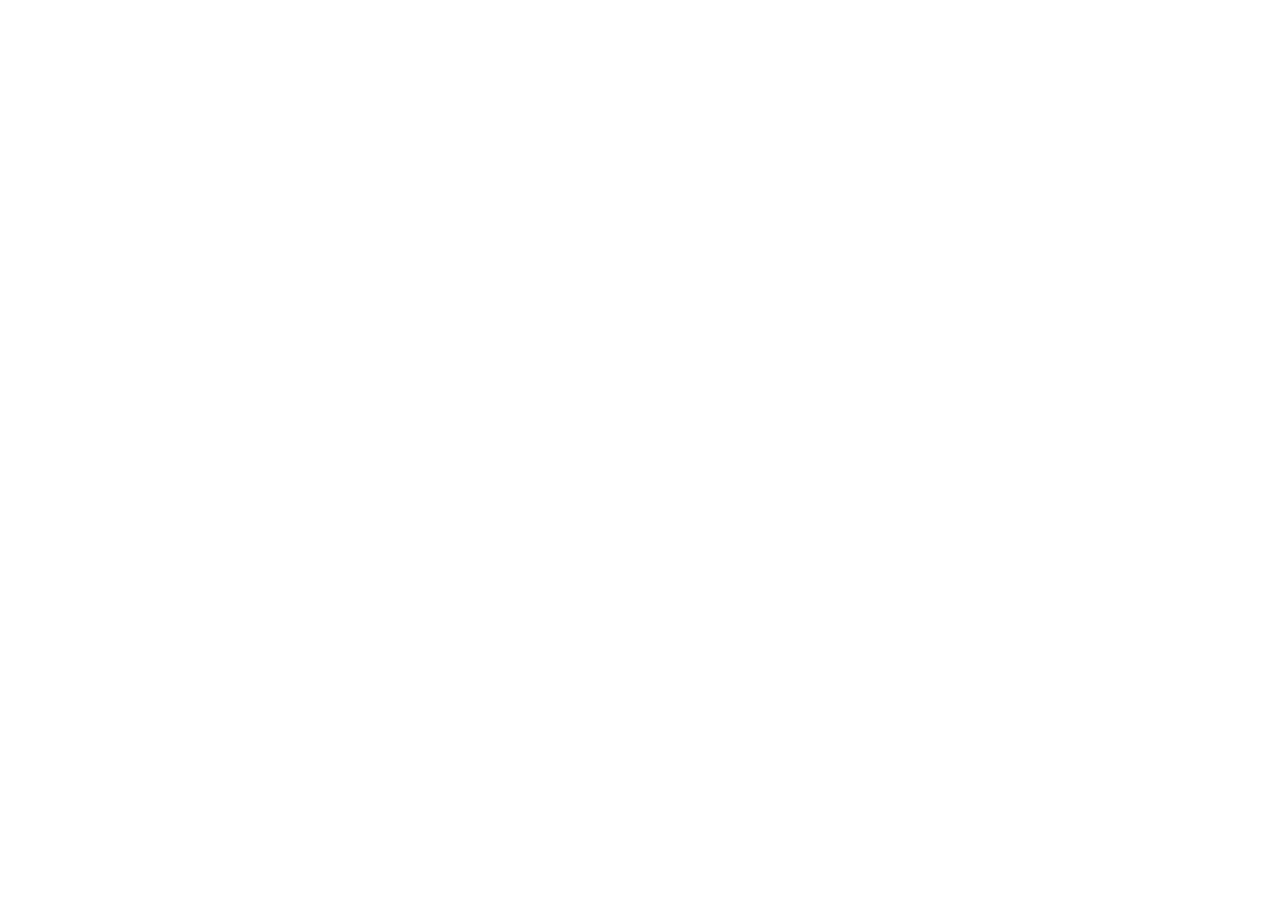
==== index.html @ 6ef53a71 "Veröffentlichung über GitHub Pages, PWA und Feinschliff für kleine Bildschirme Auf GitHub Pages blie" ====
<!doctype html>
<html lang="de">
  <head>
    <meta charset="UTF-8" />
    <meta name="viewport" content="width=device-width, initial-scale=1.0" />
    <title>Planlauf-Management</title>
    <meta name="description" content="Verwaltung von Projekten, Planpaketen und Planlauf-Prozessketten" />
    <meta name="theme-color" content="#f5f5f7" />
    <meta name="color-scheme" content="light" />
    <link rel="manifest" href="manifest.webmanifest" />
    <link rel="icon" type="image/svg+xml" href="icon.svg" />
    <link rel="apple-touch-icon" href="icons/apple-touch-icon.png" />
    <meta name="apple-mobile-web-app-capable" content="yes" />
    <meta name="apple-mobile-web-app-status-bar-style" content="default" />
    <meta name="apple-mobile-web-app-title" content="Planlauf" />
  </head>
  <body>
    <div id="root"></div>
    <script type="module" src="/src/main.tsx"></script>
  </body>
</html>
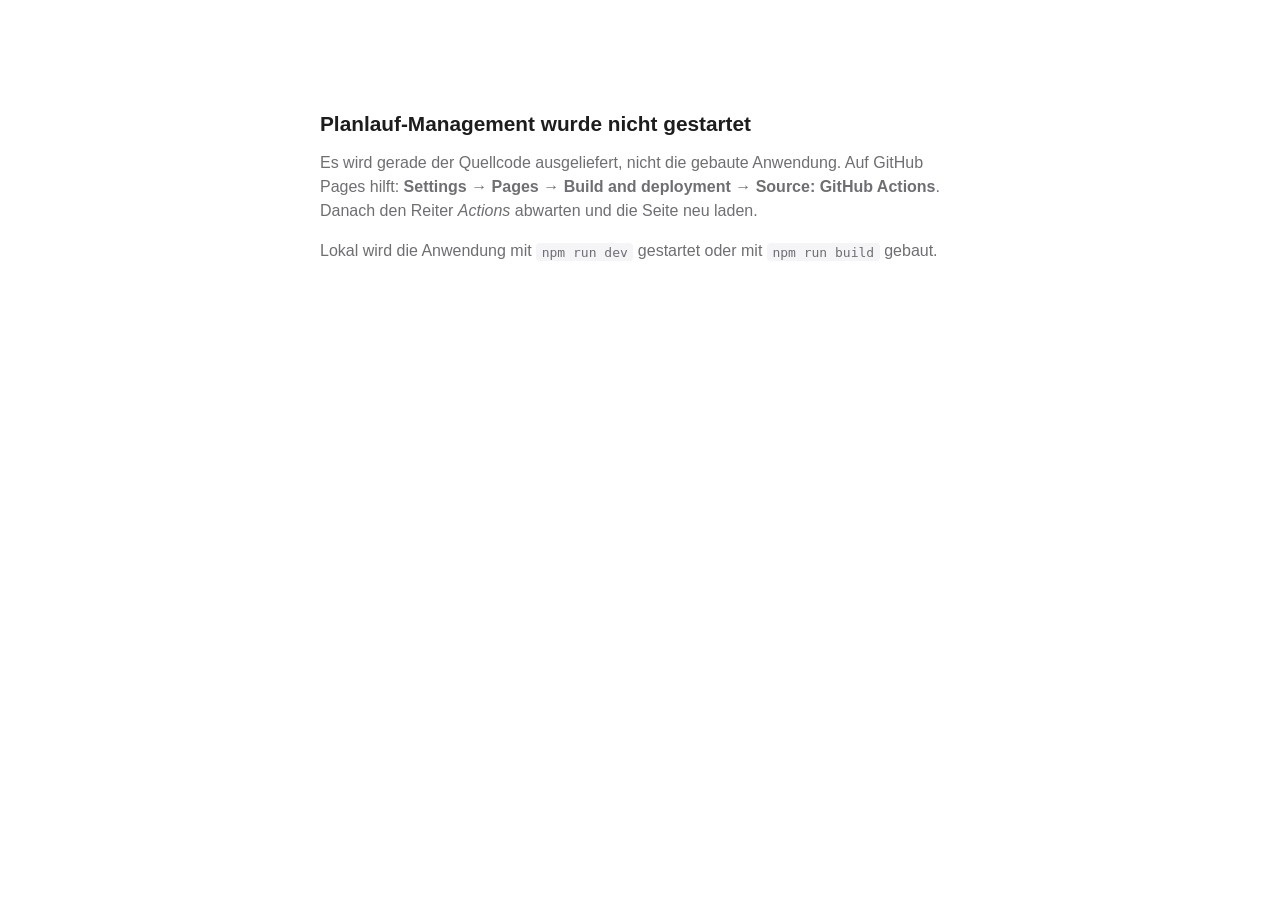
==== commit a083f8eb: "Weiße Seite auf GitHub Pages: Ursache benennen und abfangen Die Veröffentlichung über Actions lief e" ====
--- a/index.html
+++ b/index.html
@@ -15,7 +15,29 @@
     <meta name="apple-mobile-web-app-title" content="Planlauf" />
   </head>
   <body>
-    <div id="root"></div>
+    <div id="root">
+      <!--
+        Dieser Hinweis steht nur so lange im Dokument, bis die Anwendung
+        gestartet ist – React ersetzt den Inhalt von #root beim Laden.
+        Sichtbar bleibt er, wenn die Seite statisch ausgeliefert wird, ohne
+        dass zuvor ein Build gelaufen ist (z.B. GitHub Pages mit der Quelle
+        "Deploy from a branch"). Statt einer weißen Seite erscheint dann der
+        Grund dafür.
+      -->
+      <div style="font-family: -apple-system, BlinkMacSystemFont, 'Segoe UI', sans-serif; max-width: 40rem; margin: 12vh auto; padding: 0 1.5rem; color: #1d1d1f; line-height: 1.5;">
+        <h1 style="font-size: 1.3rem; margin: 0 0 .75rem;">Planlauf-Management wurde nicht gestartet</h1>
+        <p style="margin: 0 0 1rem; color: #6e6e73;">
+          Es wird gerade der Quellcode ausgeliefert, nicht die gebaute Anwendung.
+          Auf GitHub Pages hilft: <strong>Settings → Pages → Build and deployment →
+          Source: GitHub Actions</strong>. Danach den Reiter <em>Actions</em> abwarten
+          und die Seite neu laden.
+        </p>
+        <p style="margin: 0; color: #6e6e73;">
+          Lokal wird die Anwendung mit <code style="background: #f5f5f7; padding: .1rem .35rem; border-radius: 4px;">npm run dev</code>
+          gestartet oder mit <code style="background: #f5f5f7; padding: .1rem .35rem; border-radius: 4px;">npm run build</code> gebaut.
+        </p>
+      </div>
+    </div>
     <script type="module" src="/src/main.tsx"></script>
   </body>
 </html>
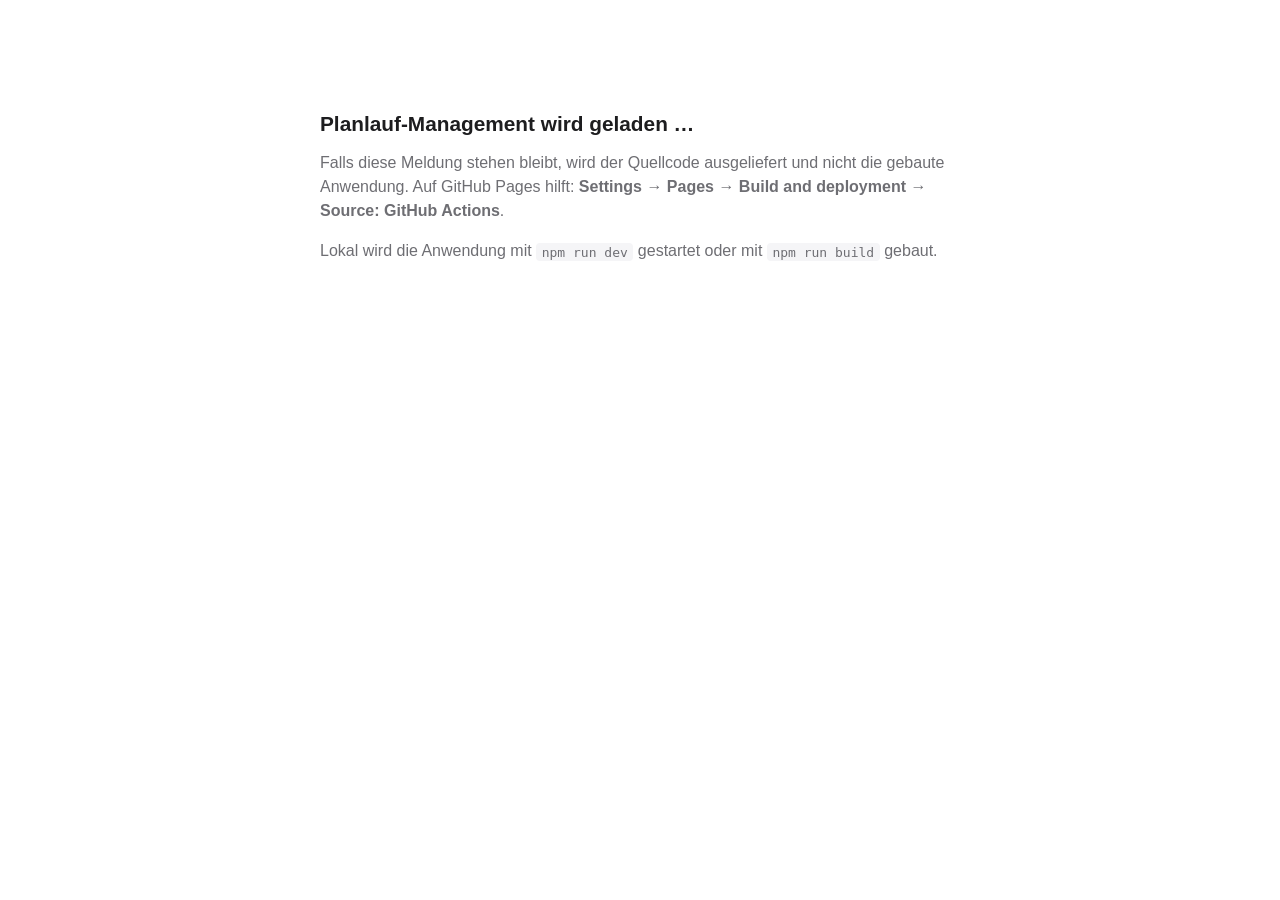
==== commit e52c0689: "Seite funktioniert auch ohne Umstellung der Pages-Quelle GitHub Pages liefert weiterhin den Reposito" ====
--- a/index.html
+++ b/index.html
@@ -17,20 +17,21 @@
   <body>
     <div id="root">
       <!--
-        Dieser Hinweis steht nur so lange im Dokument, bis die Anwendung
-        gestartet ist – React ersetzt den Inhalt von #root beim Laden.
-        Sichtbar bleibt er, wenn die Seite statisch ausgeliefert wird, ohne
-        dass zuvor ein Build gelaufen ist (z.B. GitHub Pages mit der Quelle
-        "Deploy from a branch"). Statt einer weißen Seite erscheint dann der
-        Grund dafür.
+        Dieser Bereich ist nur sichtbar, solange die Anwendung nicht gestartet
+        ist – React ersetzt den Inhalt von #root beim Laden.
+
+        Wird die Seite statisch ausgeliefert (GitHub Pages mit der Quelle
+        "Deploy from a branch" liefert den Quellcode statt des Builds), startet
+        die Anwendung nicht. Das Skript unten wechselt dann automatisch zur
+        gebauten Fassung im Unterverzeichnis ./app/, die der Workflow bei jedem
+        Push dort ablegt. Fehlt auch diese, bleibt der Hinweis stehen.
       -->
       <div style="font-family: -apple-system, BlinkMacSystemFont, 'Segoe UI', sans-serif; max-width: 40rem; margin: 12vh auto; padding: 0 1.5rem; color: #1d1d1f; line-height: 1.5;">
-        <h1 style="font-size: 1.3rem; margin: 0 0 .75rem;">Planlauf-Management wurde nicht gestartet</h1>
+        <h1 style="font-size: 1.3rem; margin: 0 0 .75rem;">Planlauf-Management wird geladen …</h1>
         <p style="margin: 0 0 1rem; color: #6e6e73;">
-          Es wird gerade der Quellcode ausgeliefert, nicht die gebaute Anwendung.
-          Auf GitHub Pages hilft: <strong>Settings → Pages → Build and deployment →
-          Source: GitHub Actions</strong>. Danach den Reiter <em>Actions</em> abwarten
-          und die Seite neu laden.
+          Falls diese Meldung stehen bleibt, wird der Quellcode ausgeliefert und nicht die gebaute
+          Anwendung. Auf GitHub Pages hilft: <strong>Settings → Pages → Build and deployment →
+          Source: GitHub Actions</strong>.
         </p>
         <p style="margin: 0; color: #6e6e73;">
           Lokal wird die Anwendung mit <code style="background: #f5f5f7; padding: .1rem .35rem; border-radius: 4px;">npm run dev</code>
@@ -38,6 +39,23 @@
         </p>
       </div>
     </div>
+    <script>
+      /*
+        Notausgang für statisch ausgelieferten Quellcode: Startet die Anwendung
+        nicht innerhalb von 1,5 Sekunden, wird auf die gebaute Fassung unter
+        ./app/ gewechselt. Im Entwicklungsbetrieb und im fertigen Build meldet
+        sich die Anwendung über window.planlaufGestartet und der Wechsel entfällt.
+      */
+      (function () {
+        if (/\/app\/?$/.test(location.pathname)) return;
+        var zeitgeber = setTimeout(function () {
+          location.replace('app/' + location.hash);
+        }, 1500);
+        window.planlaufGestartet = function () {
+          clearTimeout(zeitgeber);
+        };
+      })();
+    </script>
     <script type="module" src="/src/main.tsx"></script>
   </body>
 </html>
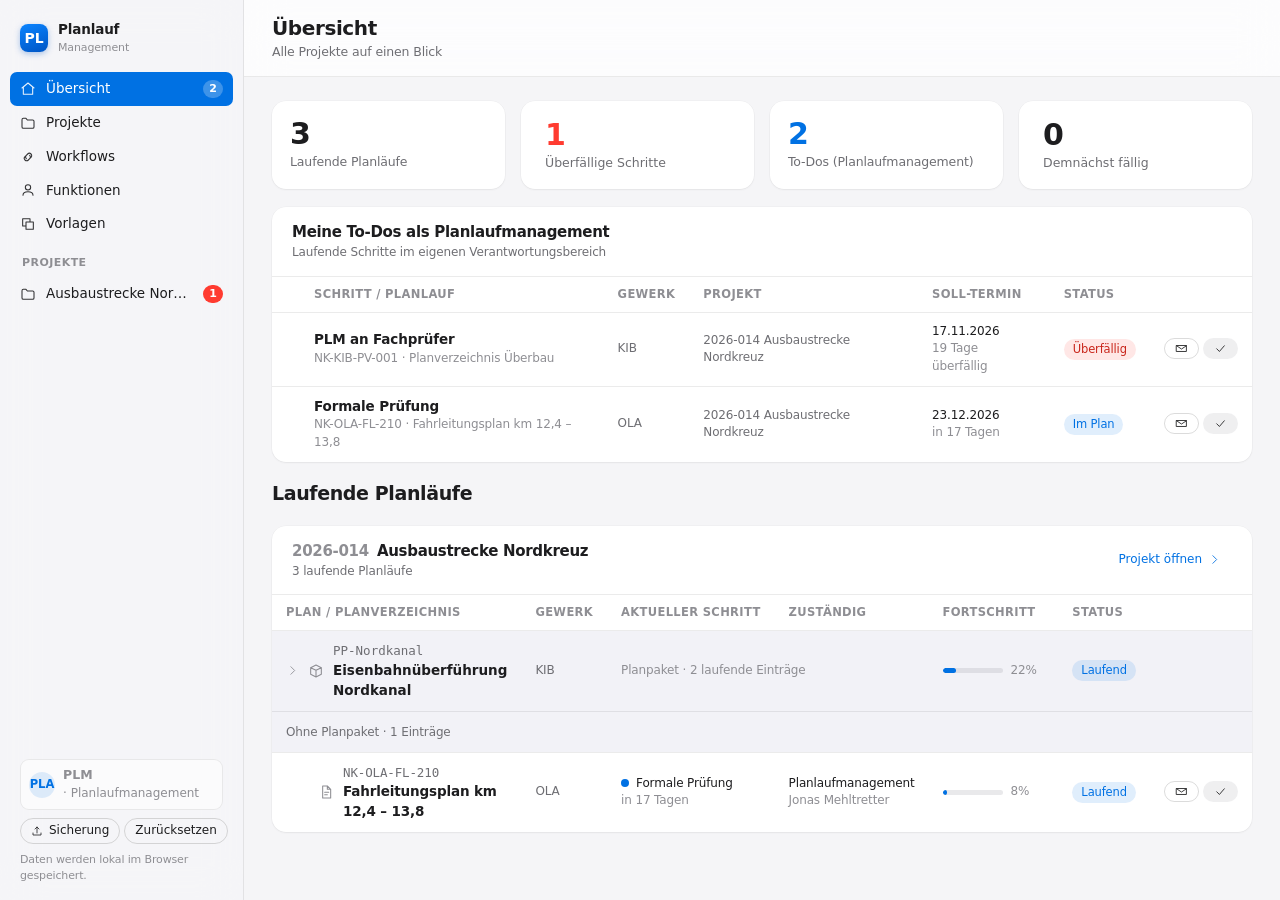
==== commit 6002706f: "Build aus d5a79d9" ====
--- a/index.html
+++ b/index.html
@@ -13,6 +13,8 @@
     <meta name="apple-mobile-web-app-capable" content="yes" />
     <meta name="apple-mobile-web-app-status-bar-style" content="default" />
     <meta name="apple-mobile-web-app-title" content="Planlauf" />
+    <script type="module" crossorigin src="./assets/index-Dw_teclp.js"></script>
+    <link rel="stylesheet" crossorigin href="./assets/index-CxEsJnCc.css">
   </head>
   <body>
     <div id="root">
@@ -56,6 +58,5 @@
         };
       })();
     </script>
-    <script type="module" src="/src/main.tsx"></script>
   </body>
 </html>
--- a/assets/index-CxEsJnCc.css
+++ b/assets/index-CxEsJnCc.css
@@ -0,0 +1 @@
+:root{--font-ui: -apple-system, BlinkMacSystemFont, "SF Pro Text", "Segoe UI", "Helvetica Neue", Inter, system-ui, sans-serif;--font-mono: ui-monospace, "SF Mono", SFMono-Regular, Menlo, monospace;--bg: #f5f5f7;--bg-elev: #ffffff;--bg-sidebar: rgba(246, 246, 248, .82);--bg-subtle: #fafafc;--bg-hover: rgba(0, 0, 0, .035);--bg-active: rgba(0, 113, 227, .1);--text: #1d1d1f;--text-secondary: #6e6e73;--text-tertiary: #8e8e93;--fill-gruppe: #f2f2f7;--separator: rgba(0, 0, 0, .08);--separator-strong: rgba(0, 0, 0, .14);--accent: #0071e3;--accent-hover: #0077ed;--accent-soft: rgba(0, 113, 227, .12);--green: #34c759;--green-soft: rgba(52, 199, 89, .14);--orange: #ff9500;--orange-soft: rgba(255, 149, 0, .16);--red: #ff3b30;--red-soft: rgba(255, 59, 48, .12);--purple: #5856d6;--purple-soft: rgba(88, 86, 214, .12);--gray-soft: rgba(120, 120, 128, .12);--radius-sm: 6px;--radius: 10px;--radius-lg: 14px;--radius-xl: 18px;--shadow-sm: 0 1px 2px rgba(0, 0, 0, .05), 0 0 0 .5px rgba(0, 0, 0, .04);--shadow: 0 4px 16px rgba(0, 0, 0, .06), 0 0 0 .5px rgba(0, 0, 0, .05);--shadow-lg: 0 24px 60px rgba(0, 0, 0, .18), 0 0 0 .5px rgba(0, 0, 0, .06);--sidebar-w: 244px}*{box-sizing:border-box}html,body,#root{height:100%}body{margin:0;font-family:var(--font-ui);font-size:14px;line-height:1.47;color:var(--text);background:var(--bg);-webkit-font-smoothing:antialiased;-moz-osx-font-smoothing:grayscale;letter-spacing:-.01em}h1,h2,h3,h4{margin:0;font-weight:600;letter-spacing:-.02em}h1{font-size:26px}h2{font-size:19px}h3{font-size:15px}p{margin:0}button,input,select,textarea{font:inherit;color:inherit}a{color:var(--accent);text-decoration:none}a:hover{text-decoration:underline}::selection{background:var(--accent-soft)}.app{display:grid;grid-template-columns:var(--sidebar-w) 1fr;height:100%;overflow:hidden}.sidebar{background:var(--bg-sidebar);backdrop-filter:saturate(180%) blur(20px);-webkit-backdrop-filter:saturate(180%) blur(20px);border-right:1px solid var(--separator);display:flex;flex-direction:column;padding:14px 10px;overflow-y:auto}.sidebar-brand{display:flex;align-items:center;gap:10px;padding:6px 10px 16px}.sidebar-logo{width:28px;height:28px;border-radius:8px;background:linear-gradient(160deg,#0a84ff,#0055c4);color:#fff;display:grid;place-items:center;font-size:14px;font-weight:700;box-shadow:0 2px 6px #0055c452;flex:none}.sidebar-brand-text{min-width:0}.sidebar-brand-text strong{display:block;font-size:13.5px;font-weight:600}.sidebar-brand-text span{display:block;font-size:11px;color:var(--text-tertiary)}.nav-group-label{font-size:11px;font-weight:600;text-transform:uppercase;letter-spacing:.04em;color:var(--text-tertiary);padding:14px 12px 6px}.nav-item{display:flex;align-items:center;gap:9px;width:100%;padding:7px 10px;border:none;background:none;border-radius:7px;cursor:pointer;text-align:left;font-size:13.5px;color:var(--text);transition:background .12s ease}.nav-item:hover{background:var(--bg-hover)}.nav-item.active{background:var(--accent);color:#fff;font-weight:500}.nav-item.active .nav-badge{background:#ffffff3d;color:#fff}.nav-icon{width:17px;text-align:center;flex:none;opacity:.9}.nav-label{flex:1;overflow:hidden;text-overflow:ellipsis;white-space:nowrap}.nav-badge{font-size:11px;font-weight:600;padding:1px 6px;border-radius:20px;background:var(--gray-soft);color:var(--text-secondary)}.nav-badge.alert{background:var(--red);color:#fff}.sidebar-footer{margin-top:auto;padding:12px 10px 2px;font-size:11px;color:var(--text-tertiary)}.main{display:flex;flex-direction:column;overflow:hidden}.topbar{display:flex;align-items:center;gap:14px;padding:14px 28px;background:#ffffffb8;backdrop-filter:saturate(180%) blur(20px);-webkit-backdrop-filter:saturate(180%) blur(20px);border-bottom:1px solid var(--separator);flex:none;min-height:60px}.topbar-title{min-width:0;flex:1}.topbar-title h1{font-size:20px;overflow:hidden;text-overflow:ellipsis;white-space:nowrap}.topbar-title .sub{font-size:12.5px;color:var(--text-secondary)}.topbar-actions{display:flex;gap:8px;align-items:center;flex:none}.content{flex:1;overflow-y:auto;padding:24px 28px 64px}.content-inner{max-width:1180px;margin:0 auto}.stack{display:flex;flex-direction:column;gap:18px}.row{display:flex;align-items:center;gap:10px}.row-between{display:flex;align-items:center;justify-content:space-between;gap:12px}.wrap{flex-wrap:wrap}.spacer{flex:1}.grid{display:grid;gap:16px}.grid-2{grid-template-columns:repeat(auto-fit,minmax(280px,1fr))}.grid-3{grid-template-columns:repeat(auto-fit,minmax(220px,1fr))}.grid-4{grid-template-columns:repeat(auto-fit,minmax(190px,1fr))}.card{background:var(--bg-elev);border-radius:var(--radius-lg);box-shadow:var(--shadow-sm);overflow:hidden}.card-pad{padding:18px 20px}.card-header{display:flex;align-items:center;justify-content:space-between;gap:12px;padding:14px 20px;border-bottom:1px solid var(--separator)}.card-header h2{font-size:15px}.card-header .sub{font-size:12px;color:var(--text-secondary);margin-top:1px}.card-click{cursor:pointer;transition:transform .14s ease,box-shadow .14s ease;text-align:left;border:none;width:100%;font:inherit;color:inherit;display:block}.card-click:hover{transform:translateY(-1px);box-shadow:var(--shadow)}.card-click:active{transform:translateY(0)}.stat{padding:16px 18px}.stat-value{font-size:30px;font-weight:600;letter-spacing:-.03em;line-height:1.1}.stat-label{font-size:12.5px;color:var(--text-secondary);margin-top:3px}.stat.red .stat-value{color:var(--red)}.stat.orange .stat-value{color:var(--orange)}.stat.green .stat-value{color:var(--green)}.stat.blue .stat-value{color:var(--accent)}.btn{display:inline-flex;align-items:center;justify-content:center;gap:6px;padding:6px 14px;border-radius:980px;border:1px solid transparent;background:var(--gray-soft);color:var(--text);font-size:13px;font-weight:500;cursor:pointer;white-space:nowrap;transition:background .12s ease,opacity .12s ease,transform .08s ease}.btn:hover{background:#78788033}.btn:active{transform:scale(.975)}.btn:disabled{opacity:.4;cursor:not-allowed}.btn-primary{background:var(--accent);color:#fff}.btn-primary:hover{background:var(--accent-hover)}.btn-ghost{background:transparent;color:var(--accent);padding:5px 8px}.btn-ghost:hover{background:var(--accent-soft)}.btn-outline{background:transparent;border-color:var(--separator-strong)}.btn-outline:hover{background:var(--bg-hover)}.btn-danger{background:transparent;color:var(--red)}.btn-danger:hover{background:var(--red-soft)}.btn-sm{padding:3px 10px;font-size:12px}.link-btn{border:none;background:none;padding:0;font:inherit;color:inherit;text-align:left;cursor:pointer}.link-btn:hover{color:var(--accent)}.btn-icon{border:none;padding:5px 8px;border-radius:7px;background:transparent;color:var(--text-secondary);cursor:pointer}.btn-icon:disabled{opacity:.35;cursor:not-allowed}.btn-icon:hover{background:var(--bg-hover);color:var(--text)}.segmented{display:inline-flex;background:#7878801f;border-radius:9px;padding:2px;gap:2px}.segmented button{border:none;background:transparent;padding:5px 13px;border-radius:7px;font-size:13px;font-weight:500;color:var(--text-secondary);cursor:pointer;white-space:nowrap;transition:background .12s ease,color .12s ease}.segmented button:hover{color:var(--text)}.segmented button.active{background:#fff;color:var(--text);box-shadow:0 1px 3px #0000001a,0 0 0 .5px #0000000a}.field{display:flex;flex-direction:column;gap:5px;min-width:0}.field label{font-size:12px;font-weight:500;color:var(--text-secondary)}.field .hint{font-size:11.5px;color:var(--text-tertiary)}.input,.select,.textarea{width:100%;padding:7px 11px;border-radius:var(--radius-sm);border:1px solid var(--separator-strong);background:#fff;font-size:13.5px;transition:border-color .12s ease,box-shadow .12s ease}.input:focus,.select:focus,.textarea:focus{outline:none;border-color:var(--accent);box-shadow:0 0 0 3px var(--accent-soft)}.textarea{resize:vertical;min-height:90px;line-height:1.5}.textarea.mono{font-family:var(--font-mono);font-size:12.5px}.select{appearance:none;padding-right:28px;background-image:url("data:image/svg+xml,%3Csvg xmlns='http://www.w3.org/2000/svg' width='10' height='6' viewBox='0 0 10 6'%3E%3Cpath fill='%236e6e73' d='M5 6 0 0h10z'/%3E%3C/svg%3E");background-repeat:no-repeat;background-position:right 10px center}.form-grid{display:grid;grid-template-columns:repeat(auto-fit,minmax(200px,1fr));gap:14px}.form-grid .full{grid-column:1 / -1}.search{display:flex;align-items:center;gap:7px;background:#7878801a;border-radius:8px;padding:5px 10px;min-width:180px}.search input{border:none;background:none;outline:none;width:100%;font-size:13px}.search span{color:var(--text-tertiary);font-size:12px}.checkbox{display:inline-flex;align-items:center;gap:8px;font-size:13px;cursor:pointer}.checkbox input{width:15px;height:15px;accent-color:var(--accent)}.table-scroll{overflow-x:auto;-webkit-overflow-scrolling:touch}.table{width:100%;border-collapse:collapse;font-size:13.5px}.table th{text-align:left;font-size:11.5px;font-weight:600;text-transform:uppercase;letter-spacing:.03em;color:var(--text-tertiary);padding:9px 14px;border-bottom:1px solid var(--separator);white-space:nowrap}.table td{padding:10px 14px;border-bottom:1px solid var(--separator);vertical-align:middle}.table tbody tr:last-child td{border-bottom:none}.table tbody tr.clickable{cursor:pointer}.table tbody tr.clickable:hover{background:var(--bg-hover)}.table .num{font-family:var(--font-mono);font-size:12.5px;color:var(--text-secondary);white-space:nowrap}.table .right{text-align:right}.table .actions{text-align:right;white-space:nowrap}.list-row{display:flex;align-items:center;gap:12px;padding:11px 20px;border-bottom:1px solid var(--separator)}.list-row:last-child{border-bottom:none}.list-row.clickable{cursor:pointer}.list-row.clickable:hover{background:var(--bg-hover)}.empty{padding:40px 20px;text-align:center;color:var(--text-secondary)}.empty-icon{font-size:30px;opacity:.35;margin-bottom:8px}.empty h3{font-size:14.5px;margin-bottom:4px}.empty p{font-size:13px;margin-bottom:14px}.muted{color:var(--text-secondary)}.tertiary{color:var(--text-tertiary)}.small{font-size:12px}.mono{font-family:var(--font-mono);font-size:12.5px}.truncate{overflow:hidden;text-overflow:ellipsis;white-space:nowrap}.sort-btn{display:inline-flex;align-items:center;gap:4px;border:none;background:none;padding:0;font:inherit;color:inherit;text-transform:inherit;letter-spacing:inherit;cursor:pointer}.sort-btn:hover{color:var(--text)}.sort-pfeil{opacity:0;font-size:10px}.sort-btn:hover .sort-pfeil{opacity:.5}.sort-pfeil.aktiv{opacity:1;color:var(--accent)}.antwort-chip{padding:3px 11px;border-radius:980px;border:1px solid var(--separator-strong);background:#fff;font-size:12.5px;cursor:pointer;transition:background .12s ease,border-color .12s ease,color .12s ease}.antwort-chip:not(.gewaehlt):hover:not(:disabled){border-color:var(--purple);color:var(--purple)}.antwort-chip.gewaehlt{background:var(--purple);border-color:var(--purple);color:#fff}.antwort-chip:disabled{opacity:.5;cursor:default}.stern{cursor:pointer;font-size:16px;line-height:1;color:var(--text-tertiary);padding:2px;border-radius:6px}.stern:hover{background:var(--bg-hover);color:var(--orange)}.stern.aktiv{color:var(--orange)}.bearbeiter{display:flex;align-items:center;gap:8px;width:100%;padding:6px 8px;border:1px solid var(--separator);border-radius:9px;background:#fff9;cursor:pointer;text-align:left;font-size:12.5px}.bearbeiter:hover{background:#fff}.bearbeiter strong{display:block;font-size:12.5px;font-weight:600}.badge{display:inline-flex;align-items:center;gap:5px;padding:2px 9px;border-radius:980px;font-size:11.5px;font-weight:500;white-space:nowrap;background:var(--gray-soft);color:var(--text-secondary)}.badge.green{background:var(--green-soft);color:#248a3d}.badge.orange{background:var(--orange-soft);color:#b26a00}.badge.red{background:var(--red-soft);color:#c9261c}.badge.blue{background:var(--accent-soft);color:var(--accent)}.badge.purple{background:var(--purple-soft);color:var(--purple)}.dot{width:8px;height:8px;border-radius:50%;flex:none;background:var(--text-tertiary)}.dot.green{background:var(--green)}.dot.orange{background:var(--orange)}.dot.red{background:var(--red)}.dot.blue{background:var(--accent)}.role-chip{display:inline-flex;align-items:center;gap:5px;padding:2px 9px;border-radius:980px;font-size:11.5px;font-weight:500;border:1px solid currentColor;background:transparent}.chip-weg{border:none;background:none;padding:0 0 0 2px;margin:0;color:inherit;font-size:13px;line-height:1;cursor:pointer;opacity:.7}.chip-weg:hover{opacity:1}.avatar{width:30px;height:30px;border-radius:50%;display:grid;place-items:center;font-size:11.5px;font-weight:600;background:var(--accent-soft);color:var(--accent);flex:none}.progress{height:5px;border-radius:3px;background:#78788029;overflow:hidden;min-width:60px}.progress>div{height:100%;border-radius:3px;background:var(--accent);transition:width .3s ease}.progress.green>div{background:var(--green)}.progress.red>div{background:var(--red)}.chain{display:flex;gap:0;overflow-x:auto;padding:4px 0 10px}.chain-node{flex:none;min-width:148px;max-width:180px;background:var(--bg-subtle);border:1px solid var(--separator);border-radius:var(--radius);padding:9px 11px;font-size:12px}.chain-node.current{border-color:var(--accent);box-shadow:0 0 0 3px var(--accent-soft);background:#fff}.chain-node.done{background:var(--green-soft);border-color:transparent}.chain-node.late{background:var(--red-soft);border-color:#ff3b304d}.chain-node .cn-name{font-weight:600;margin-bottom:3px;line-height:1.3}.chain-node .cn-meta{font-size:11px;color:var(--text-secondary)}.chain-arrow{flex:none;display:grid;place-items:center;width:22px;color:var(--text-tertiary);font-size:13px}.chain-node.gateway{border-radius:var(--radius);border-style:dashed}.step-row{display:grid;grid-template-columns:26px 1fr;gap:12px;padding:12px 20px;border-bottom:1px solid var(--separator)}.step-row.mit-aktion{grid-template-columns:26px 1fr auto}.step-anpassen{align-self:start;margin-top:2px}.step-row:last-child{border-bottom:none}.step-row.aktiv{background:#0071e309}.step-marker{display:flex;flex-direction:column;align-items:center;gap:4px;padding-top:2px}.step-num{width:22px;height:22px;border-radius:50%;display:grid;place-items:center;font-size:11px;font-weight:600;background:var(--gray-soft);color:var(--text-secondary)}.step-num.done{background:var(--green);color:#fff}.step-num.late{background:var(--red);color:#fff}.step-num.current{background:var(--accent);color:#fff}.step-line{flex:1;width:2px;background:var(--separator);border-radius:2px;min-height:6px}.step-body{min-width:0;display:flex;flex-direction:column;gap:7px}.step-title{display:flex;align-items:center;gap:8px;flex-wrap:wrap}.step-title strong{font-size:13.5px;font-weight:600}.table tr.gruppe-zeile td,.table tr.paket-zeile td{background:var(--fill-gruppe);border-top:1px solid var(--separator)}.table tr.gruppe-zeile td{padding-top:9px;padding-bottom:9px}.table tr.gruppe-zeile+tr td{border-top:none}.gruppe-btn{display:flex;align-items:center;gap:9px;padding:0;margin:0;border:none;background:none;font:inherit;color:inherit;text-align:left;cursor:pointer;width:100%}.gruppe-btn:hover strong{color:var(--blue)}.gruppe-btn .chev{color:var(--text-tertiary);display:flex;transition:transform .15s ease}.gruppe-btn.offen .chev{transform:rotate(90deg)}.table tr.unterzeile td{background:#00000004}.table tr.zeile-verworfen td{color:var(--text-tertiary)}.table tr.zeile-verworfen strong{font-weight:500;color:var(--text-tertiary)}.step-row.kompakt{padding-top:7px;padding-bottom:7px}.step-row.kompakt .step-num{opacity:.75}.step-aufklappen{display:inline-flex;align-items:center;gap:6px;padding:0;margin:0;border:none;background:none;font:inherit;color:inherit;cursor:pointer;text-align:left}.step-aufklappen:hover strong{color:var(--blue)}.step-aufklappen .chev{color:var(--text-tertiary);transition:transform .15s ease}.step-aufklappen.offen .chev{transform:rotate(90deg)}.step-meta{display:flex;align-items:center;gap:14px;flex-wrap:wrap;font-size:12.5px;color:var(--text-secondary)}.step-meta b{font-weight:500;color:var(--text)}.step-actions{display:flex;align-items:center;gap:6px;flex-wrap:wrap}.overlay{position:fixed;inset:0;background:#00000047;-webkit-backdrop-filter:blur(2px);backdrop-filter:blur(2px);display:grid;place-items:center;padding:24px;z-index:100;animation:fade .15s ease}.modal{background:var(--bg-elev);border-radius:var(--radius-xl);box-shadow:var(--shadow-lg);width:min(680px,100%);max-height:calc(100vh - 48px);display:flex;flex-direction:column;animation:pop .18s cubic-bezier(.32,.72,0,1)}.modal.wide{width:min(940px,100%)}.modal-header{display:flex;align-items:flex-start;justify-content:space-between;gap:12px;padding:18px 22px 14px;border-bottom:1px solid var(--separator)}.modal-header h2{font-size:17px}.modal-header .sub{font-size:12.5px;color:var(--text-secondary);margin-top:2px}.modal-body{padding:20px 22px;overflow-y:auto}.modal-footer{display:flex;justify-content:flex-end;gap:8px;padding:14px 22px;border-top:1px solid var(--separator);background:var(--bg-subtle);border-radius:0 0 var(--radius-xl) var(--radius-xl)}@keyframes fade{0%{opacity:0}to{opacity:1}}@keyframes pop{0%{opacity:0;transform:scale(.97) translateY(6px)}to{opacity:1;transform:none}}.toast-wrap{position:fixed;bottom:22px;left:50%;transform:translate(-50%);z-index:200;display:flex;flex-direction:column;gap:8px}.toast{background:#1e1e20eb;-webkit-backdrop-filter:blur(12px);backdrop-filter:blur(12px);color:#fff;padding:9px 18px;border-radius:980px;font-size:13px;box-shadow:var(--shadow);animation:pop .2s ease}.callout{display:flex;gap:10px;padding:11px 14px;border-radius:var(--radius);background:var(--accent-soft);font-size:12.5px;line-height:1.5}.callout.warn{background:var(--orange-soft)}.callout.error{background:var(--red-soft)}.callout .callout-icon{flex:none}.divider{height:1px;background:var(--separator);margin:4px 0}.kv{display:grid;grid-template-columns:130px 1fr;gap:6px 14px;font-size:13.5px}.kv dt{color:var(--text-secondary);font-size:12.5px}.kv dd{margin:0}.kv-breit{grid-template-columns:190px 1fr}.mail-vorschau{white-space:pre-wrap;font-family:inherit;font-size:13.5px;margin:10px 0 0;color:var(--text-secondary)}.tabs{display:flex;gap:2px;border-bottom:1px solid var(--separator);overflow-x:auto}.tabs button{border:none;background:none;padding:9px 14px;font-size:13.5px;font-weight:500;color:var(--text-secondary);cursor:pointer;border-bottom:2px solid transparent;margin-bottom:-1px;white-space:nowrap;transition:color .12s ease}.tabs button:hover{color:var(--text)}.tabs button.active{color:var(--accent);border-bottom-color:var(--accent)}.drop-zone{border:1.5px dashed var(--separator-strong);border-radius:var(--radius-lg);padding:26px;text-align:center;color:var(--text-secondary);font-size:13px;transition:border-color .15s ease,background .15s ease;cursor:pointer}.drop-zone:hover,.drop-zone.over{border-color:var(--accent);background:var(--accent-soft);color:var(--accent)}@media(max-width:640px){.grid-3,.grid-4{grid-template-columns:repeat(2,minmax(0,1fr));gap:10px}.grid-2{grid-template-columns:minmax(0,1fr)}.stat{padding:12px 14px}.stat-value{font-size:24px}.stat-label{font-size:11.5px}.table-scroll .table:not(.table-stack){min-width:520px}.table .col-optional{display:none}.table-stack,.table-stack tbody,.table-stack tr,.table-stack td{display:block;width:100%}.table-stack thead{display:none}.table-stack tr{padding:12px 16px;border-bottom:1px solid var(--separator)}.table-stack tr:last-child{border-bottom:none}.table-stack td{border:none;padding:2px 0}.table-stack td.actions{display:flex;gap:8px;flex-wrap:wrap;padding-top:10px;text-align:left}.table-stack td.actions .btn{flex:1 1 auto}.table-stack td.actions .btn-haken{flex:0 0 auto;min-width:64px}.card-header{padding:12px 16px;flex-wrap:wrap}.card-pad{padding:14px 16px}.list-row{padding:10px 16px;flex-wrap:wrap}.step-row{padding:12px 16px}.table th,.table td{padding:9px 12px}.modal{max-height:calc(100vh - 24px);border-radius:var(--radius-lg)}.modal-header,.modal-body,.modal-footer{padding-left:16px;padding-right:16px}.modal-footer{flex-wrap:wrap;border-radius:0 0 var(--radius-lg) var(--radius-lg)}.overlay{padding:12px}.form-grid{grid-template-columns:minmax(0,1fr)}.segmented{width:100%;overflow-x:auto}.search{width:100%}.topbar-title h1{font-size:17px}.content{padding-bottom:48px}}@media(max-width:860px){.app{grid-template-columns:1fr}.sidebar{position:fixed;inset:0 auto 0 0;width:var(--sidebar-w);z-index:90;transform:translate(-100%);transition:transform .2s ease}.sidebar.open{transform:none;box-shadow:var(--shadow-lg)}.content{padding:18px 16px 60px}.topbar{padding:12px 16px}.kv{grid-template-columns:1fr;gap:2px 0}.kv dd{margin-bottom:8px}}@media(min-width:861px){.menu-toggle{display:none}}
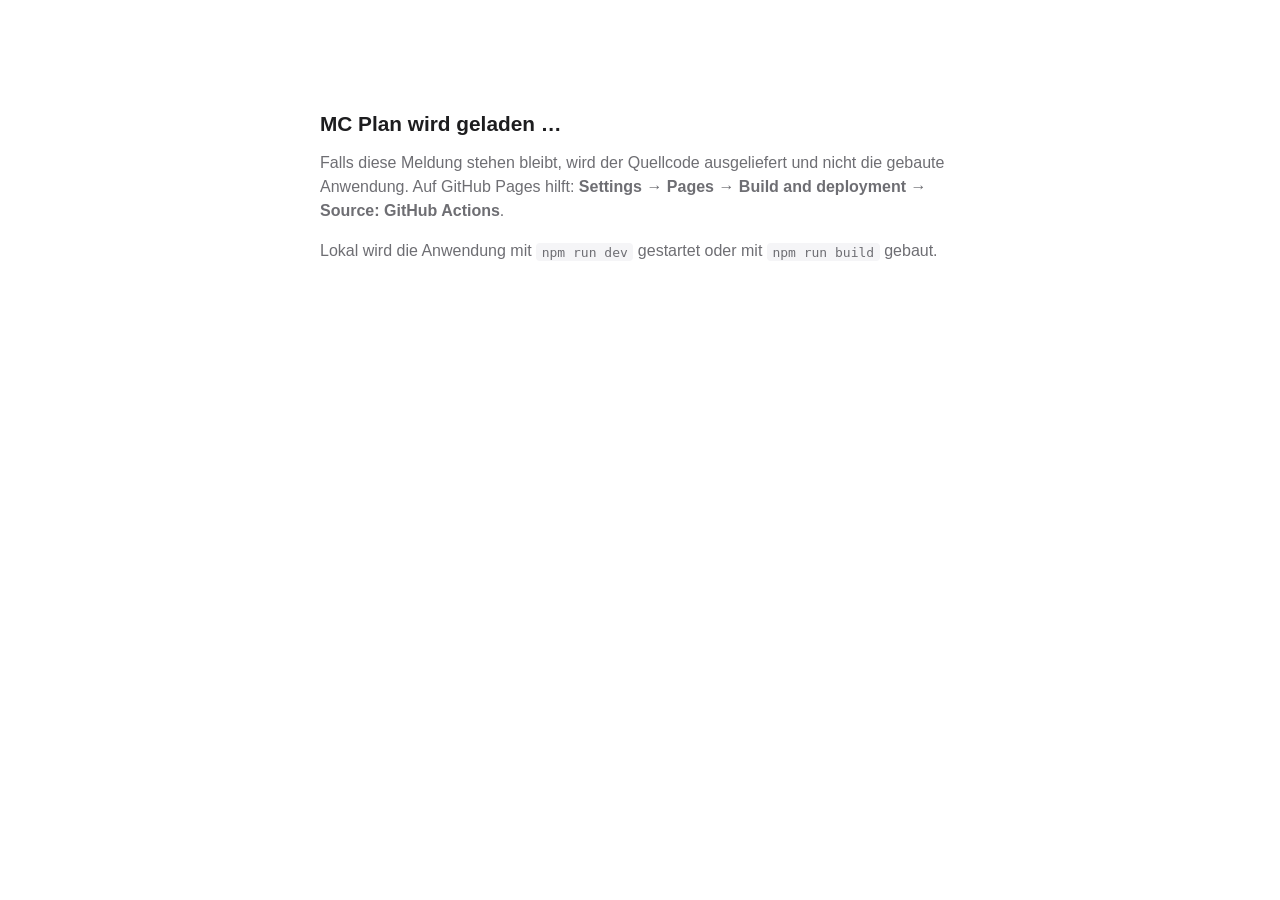
==== commit 304e9f8c: "Neues Erscheinungsbild: MC Plan, Hauslogo und Hausfarbe - Die Seitenleiste trägt das App-Zeichen (zw" ====
--- a/index.html
+++ b/index.html
@@ -3,8 +3,8 @@
   <head>
     <meta charset="UTF-8" />
     <meta name="viewport" content="width=device-width, initial-scale=1.0" />
-    <title>Planlauf-Management</title>
-    <meta name="description" content="Verwaltung von Projekten, Planpaketen und Planlauf-Prozessketten" />
+    <title>MC Plan – Planlaufmanagement</title>
+    <meta name="description" content="MC Plan – Planlaufmanagement für Projekte, Planpakete und Planverzeichnisse" />
     <meta name="theme-color" content="#f5f5f7" />
     <meta name="color-scheme" content="light" />
     <link rel="manifest" href="manifest.webmanifest" />
@@ -12,9 +12,7 @@
     <link rel="apple-touch-icon" href="icons/apple-touch-icon.png" />
     <meta name="apple-mobile-web-app-capable" content="yes" />
     <meta name="apple-mobile-web-app-status-bar-style" content="default" />
-    <meta name="apple-mobile-web-app-title" content="Planlauf" />
-    <script type="module" crossorigin src="./assets/index-Dw_teclp.js"></script>
-    <link rel="stylesheet" crossorigin href="./assets/index-CxEsJnCc.css">
+    <meta name="apple-mobile-web-app-title" content="MC Plan" />
   </head>
   <body>
     <div id="root">
@@ -29,7 +27,7 @@
         Push dort ablegt. Fehlt auch diese, bleibt der Hinweis stehen.
       -->
       <div style="font-family: -apple-system, BlinkMacSystemFont, 'Segoe UI', sans-serif; max-width: 40rem; margin: 12vh auto; padding: 0 1.5rem; color: #1d1d1f; line-height: 1.5;">
-        <h1 style="font-size: 1.3rem; margin: 0 0 .75rem;">Planlauf-Management wird geladen …</h1>
+        <h1 style="font-size: 1.3rem; margin: 0 0 .75rem;">MC Plan wird geladen …</h1>
         <p style="margin: 0 0 1rem; color: #6e6e73;">
           Falls diese Meldung stehen bleibt, wird der Quellcode ausgeliefert und nicht die gebaute
           Anwendung. Auf GitHub Pages hilft: <strong>Settings → Pages → Build and deployment →
@@ -58,5 +56,6 @@
         };
       })();
     </script>
+    <script type="module" src="/src/main.tsx"></script>
   </body>
 </html>
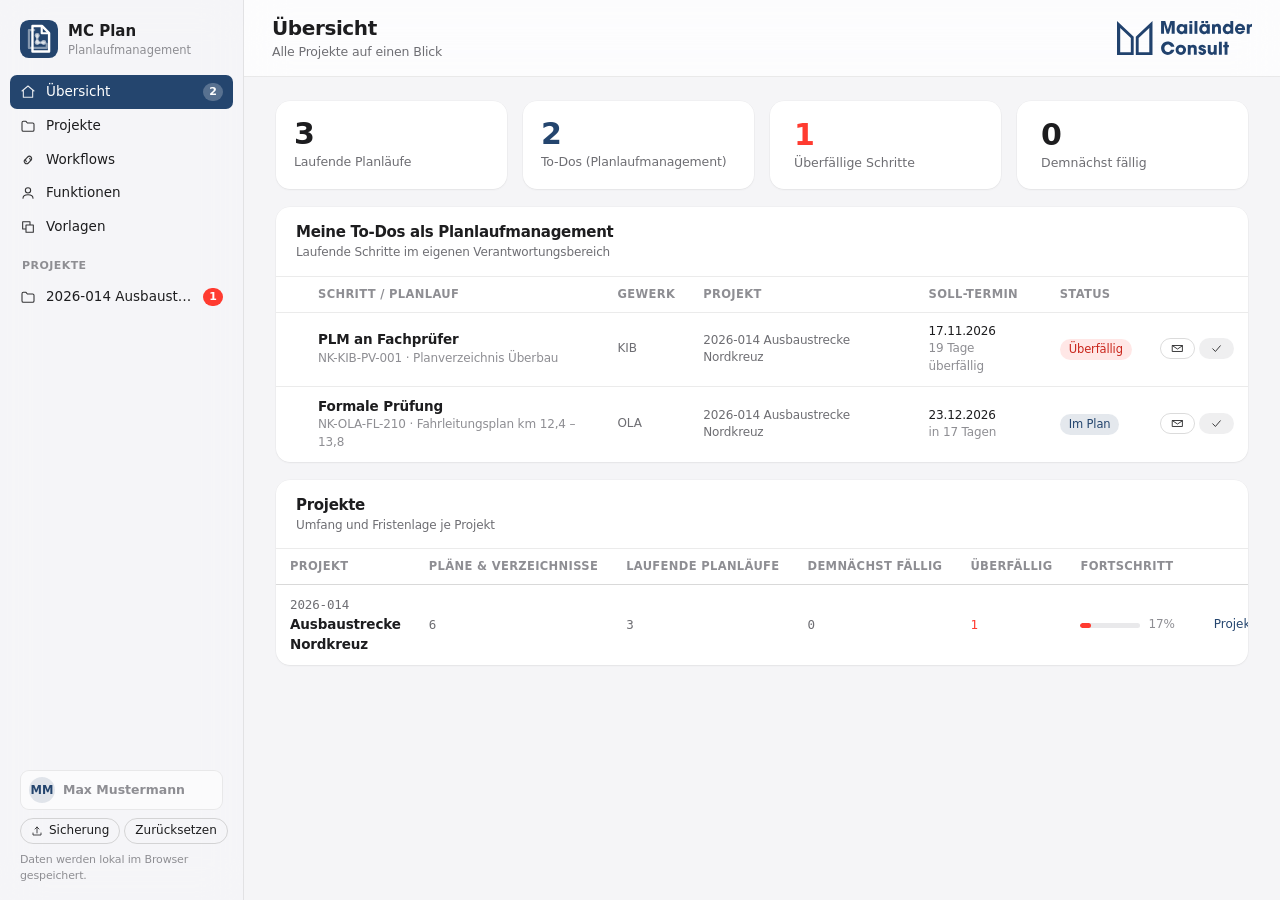
==== commit 3c5ce9b9: "Build aus 6ecce6e" ====
--- a/index.html
+++ b/index.html
@@ -8,11 +8,14 @@
     <meta name="theme-color" content="#f5f5f7" />
     <meta name="color-scheme" content="light" />
     <link rel="manifest" href="manifest.webmanifest" />
-    <link rel="icon" type="image/svg+xml" href="icon.svg" />
-    <link rel="apple-touch-icon" href="icons/apple-touch-icon.png" />
+    <link rel="icon" type="image/svg+xml" href="icon.svg?v=2" />
+    <link rel="icon" type="image/png" sizes="192x192" href="icons/icon-192.png?v=2" />
+    <link rel="apple-touch-icon" href="icons/apple-touch-icon.png?v=2" />
     <meta name="apple-mobile-web-app-capable" content="yes" />
     <meta name="apple-mobile-web-app-status-bar-style" content="default" />
     <meta name="apple-mobile-web-app-title" content="MC Plan" />
+    <script type="module" crossorigin src="./assets/index-Dzl81cKJ.js"></script>
+    <link rel="stylesheet" crossorigin href="./assets/index-7XNN_Ht5.css">
   </head>
   <body>
     <div id="root">
@@ -56,6 +59,5 @@
         };
       })();
     </script>
-    <script type="module" src="/src/main.tsx"></script>
   </body>
 </html>
--- a/assets/index-7XNN_Ht5.css
+++ b/assets/index-7XNN_Ht5.css
@@ -0,0 +1 @@
+:root{--font-ui: -apple-system, BlinkMacSystemFont, "SF Pro Text", "Segoe UI", "Helvetica Neue", Inter, system-ui, sans-serif;--font-mono: ui-monospace, "SF Mono", SFMono-Regular, Menlo, monospace;--bg: #f5f5f7;--bg-elev: #ffffff;--bg-sidebar: rgba(246, 246, 248, .82);--bg-subtle: #fafafc;--bg-hover: rgba(0, 0, 0, .035);--bg-active: rgba(36, 69, 110, .1);--text: #1d1d1f;--text-secondary: #6e6e73;--text-tertiary: #8e8e93;--fill-gruppe: #f2f2f7;--separator: rgba(0, 0, 0, .08);--separator-strong: rgba(0, 0, 0, .14);--accent: #24456e;--accent-hover: #2d5687;--accent-soft: rgba(36, 69, 110, .12);--green: #34c759;--green-soft: rgba(52, 199, 89, .14);--orange: #ff9500;--orange-soft: rgba(255, 149, 0, .16);--red: #ff3b30;--red-soft: rgba(255, 59, 48, .12);--purple: #5856d6;--purple-soft: rgba(88, 86, 214, .12);--gray-soft: rgba(120, 120, 128, .12);--gelb-soft: rgba(255, 204, 0, .16);--gelb-soft-stark: rgba(255, 204, 0, .3);--gelb-text: #8a6100;--radius-sm: 6px;--radius: 10px;--radius-lg: 14px;--radius-xl: 18px;--shadow-sm: 0 1px 2px rgba(0, 0, 0, .05), 0 0 0 .5px rgba(0, 0, 0, .04);--shadow: 0 4px 16px rgba(0, 0, 0, .06), 0 0 0 .5px rgba(0, 0, 0, .05);--shadow-lg: 0 24px 60px rgba(0, 0, 0, .18), 0 0 0 .5px rgba(0, 0, 0, .06);--sidebar-w: 244px}*{box-sizing:border-box}html,body,#root{height:100%}body{margin:0;font-family:var(--font-ui);font-size:14px;line-height:1.47;color:var(--text);background:var(--bg);-webkit-font-smoothing:antialiased;-moz-osx-font-smoothing:grayscale;letter-spacing:-.01em}h1,h2,h3,h4{margin:0;font-weight:600;letter-spacing:-.02em}h1{font-size:26px}h2{font-size:19px}h3{font-size:15px}p{margin:0}button,input,select,textarea{font:inherit;color:inherit}a{color:var(--accent);text-decoration:none}a:hover{text-decoration:underline}::selection{background:var(--accent-soft)}.app{display:grid;grid-template-columns:var(--sidebar-w) 1fr;height:100%;overflow:hidden}.sidebar{background:var(--bg-sidebar);backdrop-filter:saturate(180%) blur(20px);-webkit-backdrop-filter:saturate(180%) blur(20px);border-right:1px solid var(--separator);display:flex;flex-direction:column;padding:14px 10px;overflow-y:auto}.sidebar-brand{display:flex;align-items:center;gap:10px;width:100%;padding:6px 10px 16px;border:none;background:none;font:inherit;color:inherit;text-align:left;cursor:pointer;border-radius:var(--radius)}.sidebar-brand:hover strong{color:var(--accent)}.sidebar-brand-text{min-width:0}.sidebar-brand-text strong{display:block;font-size:15px;font-weight:600}.sidebar-brand-text span{display:block;font-size:11.5px;color:var(--text-tertiary)}.nav-group-label{font-size:11px;font-weight:600;text-transform:uppercase;letter-spacing:.04em;color:var(--text-tertiary);padding:14px 12px 6px}.nav-item{display:flex;align-items:center;gap:9px;width:100%;padding:7px 10px;border:none;background:none;border-radius:7px;cursor:pointer;text-align:left;font-size:13.5px;color:var(--text);transition:background .12s ease}.nav-item:hover{background:var(--bg-hover)}.nav-item.active{background:var(--accent);color:#fff;font-weight:500}.nav-item.active .nav-badge{background:#ffffff3d;color:#fff}.nav-icon{width:17px;text-align:center;flex:none;opacity:.9}.nav-label{flex:1;overflow:hidden;text-overflow:ellipsis;white-space:nowrap}.nav-badge{font-size:11px;font-weight:600;padding:1px 6px;border-radius:20px;background:var(--gray-soft);color:var(--text-secondary)}.nav-badge.alert{background:var(--red);color:#fff}.sidebar-footer{margin-top:auto;padding:12px 10px 2px;font-size:11px;color:var(--text-tertiary)}.main{display:flex;flex-direction:column;overflow:hidden}.topbar{display:flex;align-items:center;gap:14px;padding:14px 28px;background:#ffffffb8;backdrop-filter:saturate(180%) blur(20px);-webkit-backdrop-filter:saturate(180%) blur(20px);border-bottom:1px solid var(--separator);flex:none;min-height:60px}.topbar-title{min-width:0;flex:1}.topbar-title h1{font-size:20px;overflow:hidden;text-overflow:ellipsis;white-space:nowrap}.topbar-title .sub{font-size:12.5px;color:var(--text-secondary)}.topbar-actions{display:flex;gap:8px;align-items:center;flex:none}.topbar-logo{flex:none;display:flex;align-items:center;padding-left:12px}.content{flex:1;overflow-y:auto;padding:24px 32px 64px}.content-inner{max-width:1560px;margin:0 auto}.stack{display:flex;flex-direction:column;gap:18px}.row{display:flex;align-items:center;gap:10px}.row-between{display:flex;align-items:center;justify-content:space-between;gap:12px}.wrap{flex-wrap:wrap}.spacer{flex:1}.grid{display:grid;gap:16px}.grid-2{grid-template-columns:repeat(auto-fit,minmax(280px,1fr))}.grid-3{grid-template-columns:repeat(auto-fit,minmax(220px,1fr))}.kennzahlen{display:grid;grid-template-columns:repeat(auto-fit,minmax(150px,1fr));border-bottom:1px solid var(--separator)}.kennzahlen>*{display:flex}.kennzahlen .card{box-shadow:none;border-radius:0;background:none;width:100%}.kennzahlen .card+.card{border-left:1px solid var(--separator)}.kennzahlen .card-click:hover{transform:none;box-shadow:none;background:var(--bg-hover)}.grid-4{grid-template-columns:repeat(auto-fit,minmax(190px,1fr))}.card{background:var(--bg-elev);border-radius:var(--radius-lg);box-shadow:var(--shadow-sm);overflow:hidden}.card-pad{padding:18px 20px}.card-header{display:flex;align-items:center;justify-content:space-between;gap:12px;padding:14px 20px;border-bottom:1px solid var(--separator)}.card-header h2{font-size:15px}.card-header .sub{font-size:12px;color:var(--text-secondary);margin-top:1px}.card-click{cursor:pointer;transition:transform .14s ease,box-shadow .14s ease;text-align:left;border:none;width:100%;font:inherit;color:inherit;display:block}.card-click:hover{transform:translateY(-1px);box-shadow:var(--shadow)}.card-click:active{transform:translateY(0)}.stat{padding:16px 18px}.stat-value{font-size:30px;font-weight:600;letter-spacing:-.03em;line-height:1.1}.stat-label{font-size:12.5px;color:var(--text-secondary);margin-top:3px}.stat.red .stat-value{color:var(--red)}.stat.orange .stat-value{color:var(--orange)}.stat.green .stat-value{color:var(--green)}.stat.blue .stat-value{color:var(--accent)}.btn{display:inline-flex;align-items:center;justify-content:center;gap:6px;padding:6px 14px;border-radius:980px;border:1px solid transparent;background:var(--gray-soft);color:var(--text);font-size:13px;font-weight:500;cursor:pointer;white-space:nowrap;transition:background .12s ease,opacity .12s ease,transform .08s ease}.btn:hover{background:#78788033}.btn:active{transform:scale(.975)}.btn:disabled{opacity:.4;cursor:not-allowed}.btn-primary{background:var(--accent);color:#fff}.btn-primary:hover{background:var(--accent-hover)}.btn-ghost{background:transparent;color:var(--accent);padding:5px 8px}.btn-ghost:hover{background:var(--accent-soft)}.btn-outline{background:transparent;border-color:var(--separator-strong)}.btn-outline:hover{background:var(--bg-hover)}.btn-danger{background:transparent;color:var(--red)}.btn-danger:hover{background:var(--red-soft)}.btn-sm{padding:3px 10px;font-size:12px}.link-btn{border:none;background:none;padding:0;font:inherit;color:inherit;text-align:left;cursor:pointer}.link-btn:hover{color:var(--accent)}.btn-icon{border:none;padding:5px 8px;border-radius:7px;background:transparent;color:var(--text-secondary);cursor:pointer}.btn-icon:disabled{opacity:.35;cursor:not-allowed}.btn-icon:hover{background:var(--bg-hover);color:var(--text)}.segmented{display:inline-flex;background:#7878801f;border-radius:9px;padding:2px;gap:2px}.segmented button{border:none;background:transparent;padding:5px 13px;border-radius:7px;font-size:13px;font-weight:500;color:var(--text-secondary);cursor:pointer;white-space:nowrap;transition:background .12s ease,color .12s ease}.segmented button:hover{color:var(--text)}.segmented button.active{background:#fff;color:var(--text);box-shadow:0 1px 3px #0000001a,0 0 0 .5px #0000000a}.field{display:flex;flex-direction:column;gap:5px;min-width:0}.field label{font-size:12px;font-weight:500;color:var(--text-secondary)}.field .hint{font-size:11.5px;color:var(--text-tertiary)}.input,.select,.textarea{width:100%;padding:7px 11px;border-radius:var(--radius-sm);border:1px solid var(--separator-strong);background:#fff;font-size:13.5px;transition:border-color .12s ease,box-shadow .12s ease}.input:focus,.select:focus,.textarea:focus{outline:none;border-color:var(--accent);box-shadow:0 0 0 3px var(--accent-soft)}.textarea{resize:vertical;min-height:90px;line-height:1.5}.textarea.mono{font-family:var(--font-mono);font-size:12.5px}.select{appearance:none;padding-right:28px;background-image:url("data:image/svg+xml,%3Csvg xmlns='http://www.w3.org/2000/svg' width='10' height='6' viewBox='0 0 10 6'%3E%3Cpath fill='%236e6e73' d='M5 6 0 0h10z'/%3E%3C/svg%3E");background-repeat:no-repeat;background-position:right 10px center}.form-grid{display:grid;grid-template-columns:repeat(auto-fit,minmax(200px,1fr));gap:14px}.form-grid .full{grid-column:1 / -1}.search{display:flex;align-items:center;gap:7px;background:#7878801a;border-radius:8px;padding:5px 10px;min-width:180px}.search input{border:none;background:none;outline:none;width:100%;font-size:13px}.search span{color:var(--text-tertiary);font-size:12px}.checkbox{display:inline-flex;align-items:center;gap:8px;font-size:13px;cursor:pointer}.checkbox input{width:15px;height:15px;accent-color:var(--accent)}.table-scroll{overflow-x:auto;-webkit-overflow-scrolling:touch}.table{width:100%;border-collapse:collapse;font-size:13.5px}.table th{text-align:left;font-size:11.5px;font-weight:600;text-transform:uppercase;letter-spacing:.03em;color:var(--text-tertiary);padding:9px 14px;border-bottom:1px solid var(--separator);white-space:nowrap}.table td{padding:10px 14px;border-bottom:1px solid var(--separator);vertical-align:middle}.table tbody tr:last-child td{border-bottom:none}.table tbody tr.clickable{cursor:pointer}.table tbody tr.clickable:hover{background:var(--bg-hover)}.table .num{font-family:var(--font-mono);font-size:12.5px;color:var(--text-secondary);white-space:nowrap}.table .right{text-align:right}.table .actions{text-align:right;white-space:nowrap}.list-row{display:flex;align-items:center;gap:12px;padding:11px 20px;border-bottom:1px solid var(--separator)}.list-row:last-child{border-bottom:none}.list-row.clickable{cursor:pointer}.list-row.clickable:hover{background:var(--bg-hover)}.empty{padding:40px 20px;text-align:center;color:var(--text-secondary)}.empty-icon{font-size:30px;opacity:.35;margin-bottom:8px}.empty h3{font-size:14.5px;margin-bottom:4px}.empty p{font-size:13px;margin-bottom:14px}.muted{color:var(--text-secondary)}.tertiary{color:var(--text-tertiary)}.small{font-size:12px}.mono{font-family:var(--font-mono);font-size:12.5px}.truncate{overflow:hidden;text-overflow:ellipsis;white-space:nowrap}.sort-btn{display:inline-flex;align-items:center;gap:4px;border:none;background:none;padding:0;font:inherit;color:inherit;text-transform:inherit;letter-spacing:inherit;cursor:pointer}.sort-btn:hover{color:var(--text)}.sort-pfeil{opacity:0;font-size:10px}.sort-btn:hover .sort-pfeil{opacity:.5}.sort-pfeil.aktiv{opacity:1;color:var(--accent)}.table th{position:relative}.th-inhalt{display:inline-flex;align-items:center;gap:3px}.th-wert{margin-left:2px;padding:1px 5px;border-radius:20px;background:var(--accent-soft);color:var(--accent);text-transform:none;letter-spacing:0;font-size:11px}.filter-btn{display:inline-flex;align-items:center;justify-content:center;width:18px;height:18px;padding:0;border:none;background:none;border-radius:4px;color:var(--text-tertiary);cursor:pointer;opacity:0;transition:opacity .12s ease,background .12s ease}.table th:hover .filter-btn,.filter-btn.offen,.filter-btn.aktiv{opacity:1}.filter-btn:hover{background:var(--bg-hover);color:var(--text)}@media(hover:none){.filter-btn{opacity:.65}.sort-pfeil{opacity:.4}}.filter-btn.aktiv,.filter-btn.offen{color:var(--accent)}.filter-schatten{position:fixed;inset:0;z-index:40}.filter-menu{position:fixed;z-index:41;min-width:170px;max-height:280px;overflow-y:auto;padding:4px;background:var(--bg-elev);border-radius:var(--radius);box-shadow:var(--shadow);border:1px solid var(--separator)}.filter-menu button{display:block;width:100%;padding:6px 10px;border:none;background:none;border-radius:var(--radius-sm);text-align:left;font-size:13px;font-weight:400;text-transform:none;letter-spacing:0;color:var(--text);white-space:nowrap;cursor:pointer}.filter-menu button:hover{background:var(--bg-hover)}.filter-menu button.aktiv{background:var(--accent-soft);color:var(--accent);font-weight:600}.antwort-chip{padding:3px 11px;border-radius:980px;border:1px solid var(--separator-strong);background:#fff;font-size:12.5px;cursor:pointer;transition:background .12s ease,border-color .12s ease,color .12s ease}.antwort-chip:not(.gewaehlt):hover:not(:disabled){border-color:var(--purple);color:var(--purple)}.antwort-chip.gewaehlt{background:var(--purple);border-color:var(--purple);color:#fff}.antwort-chip:disabled{opacity:.5;cursor:default}.stern{cursor:pointer;font-size:16px;line-height:1;color:var(--text-tertiary);padding:2px;border-radius:6px}.stern:hover{background:var(--bg-hover);color:var(--orange)}.stern.aktiv{color:var(--orange)}.bearbeiter{display:flex;align-items:center;gap:8px;width:100%;padding:6px 8px;border:1px solid var(--separator);border-radius:9px;background:#fff9;cursor:pointer;text-align:left;font-size:12.5px}.bearbeiter:hover{background:#fff}.bearbeiter strong{display:block;font-size:12.5px;font-weight:600}.badge{display:inline-flex;align-items:center;gap:5px;padding:2px 9px;border-radius:980px;font-size:11.5px;font-weight:500;white-space:nowrap;background:var(--gray-soft);color:var(--text-secondary)}.badge.green{background:var(--green-soft);color:#248a3d}.badge.orange{background:var(--orange-soft);color:#b26a00}.badge.red{background:var(--red-soft);color:#c9261c}.badge.blue{background:var(--accent-soft);color:var(--accent)}.badge.purple{background:var(--purple-soft);color:var(--purple)}.dot{width:8px;height:8px;border-radius:50%;flex:none;background:var(--text-tertiary)}.dot.green{background:var(--green)}.dot.orange{background:var(--orange)}.dot.red{background:var(--red)}.dot.blue{background:var(--accent)}.role-chip{display:inline-flex;align-items:center;gap:5px;padding:2px 9px;border-radius:980px;font-size:11.5px;font-weight:500;border:1px solid currentColor;background:transparent}.chip-weg{border:none;background:none;padding:0 0 0 2px;margin:0;color:inherit;font-size:13px;line-height:1;cursor:pointer;opacity:.7}.chip-weg:hover{opacity:1}.avatar{width:30px;height:30px;border-radius:50%;display:grid;place-items:center;font-size:11.5px;font-weight:600;background:var(--accent-soft);color:var(--accent);flex:none}.progress{height:5px;border-radius:3px;background:#78788029;overflow:hidden;min-width:60px}.progress>div{height:100%;border-radius:3px;background:var(--accent);transition:width .3s ease}.progress.green>div{background:var(--green)}.progress.red>div{background:var(--red)}.chain{display:flex;gap:0;overflow-x:auto;padding:4px 0 10px}.chain-node{flex:none;min-width:148px;max-width:180px;background:var(--bg-subtle);border:1px solid var(--separator);border-radius:var(--radius);padding:9px 11px;font-size:12px}.chain-node.current{border-color:var(--accent);box-shadow:0 0 0 3px var(--accent-soft);background:#fff}.chain-node.done{background:var(--green-soft);border-color:transparent}.chain-node.late{background:var(--red-soft);border-color:#ff3b304d}.chain-node .cn-name{font-weight:600;margin-bottom:3px;line-height:1.3}.chain-node .cn-meta{font-size:11px;color:var(--text-secondary)}.chain-arrow{flex:none;display:grid;place-items:center;width:22px;color:var(--text-tertiary);font-size:13px}.chain-node.gateway{border-radius:var(--radius);border-style:dashed}.step-row{display:grid;grid-template-columns:26px 1fr;gap:12px;padding:12px 20px;border-bottom:1px solid var(--separator)}.step-row.mit-aktion{grid-template-columns:26px 1fr auto}.step-anpassen{align-self:start;margin-top:2px}.step-row:last-child{border-bottom:none}.step-row.aktiv{background:#24456e0a}.step-marker{display:flex;flex-direction:column;align-items:center;gap:4px;padding-top:2px}.step-num{width:22px;height:22px;border-radius:50%;display:grid;place-items:center;font-size:11px;font-weight:600;background:var(--gray-soft);color:var(--text-secondary)}.step-num.done{background:var(--green);color:#fff}.step-num.late{background:var(--red);color:#fff}.step-num.current{background:var(--accent);color:#fff}.step-line{flex:1;width:2px;background:var(--separator);border-radius:2px;min-height:6px}.step-body{min-width:0;display:flex;flex-direction:column;gap:7px}.step-title{display:flex;align-items:center;gap:8px;flex-wrap:wrap}.step-title strong{font-size:13.5px;font-weight:600}.table tr.gruppe-zeile td,.table tr.paket-zeile td{background:var(--fill-gruppe);border-top:1px solid var(--separator)}.table tr.gruppe-zeile td{padding-top:9px;padding-bottom:9px}.table tr.gruppe-zeile+tr td{border-top:none}.gruppe-btn{display:flex;align-items:center;gap:9px;padding:0;margin:0;border:none;background:none;font:inherit;color:inherit;text-align:left;cursor:pointer;width:100%}.gruppe-btn:hover strong{color:var(--accent)}.gruppe-btn .chev{color:var(--text-tertiary);display:flex;transition:transform .15s ease}.gruppe-btn.offen .chev{transform:rotate(90deg)}.chev-btn{display:flex;align-items:center;justify-content:center;width:20px;height:20px;flex:0 0 20px;padding:0;margin:0;border:none;border-radius:6px;background:none;color:var(--text-tertiary);cursor:pointer;transition:transform .15s ease,background .15s ease}.chev-btn:hover{background:#0000000d;color:var(--text-primary)}.chev-btn.offen{transform:rotate(90deg)}.table tr.unterzeile td{background:#00000004}.table tr.zeile-vorgemerkt td{background:var(--gelb-soft)}.table tr.zeile-vorgemerkt:hover td{background:var(--gelb-soft-stark)}.badge.gelb{background:var(--gelb-soft-stark);color:var(--gelb-text);margin-left:6px}.table tr.zeile-verworfen td{color:var(--text-tertiary)}.table tr.zeile-verworfen strong{font-weight:500;color:var(--text-tertiary)}.step-row.kompakt{padding-top:7px;padding-bottom:7px}.step-row.kompakt .step-num{opacity:.75}.step-aufklappen{display:inline-flex;align-items:center;gap:6px;padding:0;margin:0;border:none;background:none;font:inherit;color:inherit;cursor:pointer;text-align:left}.step-aufklappen:hover strong{color:var(--accent)}.step-aufklappen .chev{color:var(--text-tertiary);transition:transform .15s ease}.step-aufklappen.offen .chev{transform:rotate(90deg)}.step-meta{display:flex;align-items:center;gap:14px;flex-wrap:wrap;font-size:12.5px;color:var(--text-secondary)}.step-meta b{font-weight:500;color:var(--text)}.step-actions{display:flex;align-items:center;gap:6px;flex-wrap:wrap}.overlay{position:fixed;inset:0;background:#00000047;-webkit-backdrop-filter:blur(2px);backdrop-filter:blur(2px);display:grid;place-items:center;padding:24px;z-index:100;animation:fade .15s ease}.modal{background:var(--bg-elev);border-radius:var(--radius-xl);box-shadow:var(--shadow-lg);width:min(680px,100%);max-height:calc(100vh - 48px);display:flex;flex-direction:column;animation:pop .18s cubic-bezier(.32,.72,0,1)}.modal.wide{width:min(940px,100%)}.modal-header{display:flex;align-items:flex-start;justify-content:space-between;gap:12px;padding:18px 22px 14px;border-bottom:1px solid var(--separator)}.modal-header h2{font-size:17px}.modal-header .sub{font-size:12.5px;color:var(--text-secondary);margin-top:2px}.modal-body{padding:20px 22px;overflow-y:auto}.modal-footer{display:flex;justify-content:flex-end;gap:8px;padding:14px 22px;border-top:1px solid var(--separator);background:var(--bg-subtle);border-radius:0 0 var(--radius-xl) var(--radius-xl)}@keyframes fade{0%{opacity:0}to{opacity:1}}@keyframes pop{0%{opacity:0;transform:scale(.97) translateY(6px)}to{opacity:1;transform:none}}.toast-wrap{position:fixed;bottom:22px;left:50%;transform:translate(-50%);z-index:200;display:flex;flex-direction:column;gap:8px}.toast{background:#1e1e20eb;-webkit-backdrop-filter:blur(12px);backdrop-filter:blur(12px);color:#fff;padding:9px 18px;border-radius:980px;font-size:13px;box-shadow:var(--shadow);animation:pop .2s ease}.callout{display:flex;gap:10px;padding:11px 14px;border-radius:var(--radius);background:var(--accent-soft);font-size:12.5px;line-height:1.5}.callout.warn{background:var(--orange-soft)}.callout.error{background:var(--red-soft)}.callout .callout-icon{flex:none}.divider{height:1px;background:var(--separator);margin:4px 0}.kv{display:grid;grid-template-columns:130px 1fr;gap:6px 14px;font-size:13.5px}.kv dt{color:var(--text-secondary);font-size:12.5px}.kv dd{margin:0}.kv-breit{grid-template-columns:190px 1fr}.mail-vorschau{white-space:pre-wrap;font-family:inherit;font-size:13.5px;margin:10px 0 0;color:var(--text-secondary)}.tabs{display:flex;flex-wrap:wrap;gap:2px;border-bottom:1px solid var(--separator)}.tabs button{border:none;background:none;padding:9px 14px;font-size:13.5px;font-weight:500;color:var(--text-secondary);cursor:pointer;border-bottom:2px solid transparent;margin-bottom:-1px;white-space:nowrap;transition:color .12s ease}.tabs button:hover{color:var(--text)}.tabs button.active{color:var(--accent);border-bottom-color:var(--accent)}.drop-zone{border:1.5px dashed var(--separator-strong);border-radius:var(--radius-lg);padding:26px;text-align:center;color:var(--text-secondary);font-size:13px;transition:border-color .15s ease,background .15s ease;cursor:pointer}.drop-zone:hover,.drop-zone.over{border-color:var(--accent);background:var(--accent-soft);color:var(--accent)}@media(max-width:640px){.grid-3,.grid-4{grid-template-columns:repeat(2,minmax(0,1fr));gap:10px}.grid-2{grid-template-columns:minmax(0,1fr)}.stat{padding:12px 14px}.stat-value{font-size:24px}.stat-label{font-size:11.5px}.table-scroll .table:not(.table-stack){min-width:520px}.table .col-optional{display:none}.table-stack,.table-stack tbody,.table-stack tr,.table-stack td{display:block;width:100%}.table-stack thead{display:none}.table-stack tr{padding:12px 16px;border-bottom:1px solid var(--separator)}.table-stack tr:last-child{border-bottom:none}.table-stack td{border:none;padding:2px 0}.table-stack td.actions{display:flex;gap:8px;flex-wrap:wrap;padding-top:10px;text-align:left}.table-stack td.actions .btn{flex:1 1 auto}.table-stack td.actions .btn-haken{flex:0 0 auto;min-width:64px}.card-header{padding:12px 16px;flex-wrap:wrap}.card-pad{padding:14px 16px}.list-row{padding:10px 16px;flex-wrap:wrap}.step-row{padding:12px 16px}.table th,.table td{padding:9px 12px}.modal{max-height:calc(100vh - 24px);border-radius:var(--radius-lg)}.modal-header,.modal-body,.modal-footer{padding-left:16px;padding-right:16px}.modal-footer{flex-wrap:wrap;border-radius:0 0 var(--radius-lg) var(--radius-lg)}.overlay{padding:12px}.form-grid{grid-template-columns:minmax(0,1fr)}.segmented{width:100%;overflow-x:auto}.search{width:100%}.topbar-title h1{font-size:17px}.content{padding-bottom:48px}}@media(max-width:860px){.app{grid-template-columns:1fr}.sidebar{position:fixed;inset:0 auto 0 0;width:var(--sidebar-w);z-index:90;transform:translate(-100%);transition:transform .2s ease}.sidebar.open{transform:none;box-shadow:var(--shadow-lg)}.content{padding:18px 16px 60px}.topbar{padding:12px 16px}.topbar-logo{display:none}.tabs{flex-wrap:nowrap;overflow-x:auto}.kv{grid-template-columns:1fr;gap:2px 0}.kv dd{margin-bottom:8px}}@media(min-width:861px){.menu-toggle{display:none}}:root[data-farbmodus=kontrast]{--green: #00786a;--green-soft: rgba(0, 120, 106, .16);--orange: #a86800;--orange-soft: rgba(168, 104, 0, .18);--red: #b0007a;--red-soft: rgba(176, 0, 122, .14);--purple: #4b3ea8;--purple-soft: rgba(75, 62, 168, .16);--text-secondary: #46464c;--text-tertiary: #56565d;--separator: rgba(0, 0, 0, .18);--separator-strong: rgba(0, 0, 0, .34);--accent-soft: rgba(36, 69, 110, .16);--bg-active: rgba(36, 69, 110, .18);--gray-soft: rgba(90, 90, 100, .18);--gelb-soft: rgba(255, 214, 51, .28);--gelb-soft-stark: rgba(255, 214, 51, .5);--gelb-text: #5c4100}:root[data-farbmodus=kontrast] .badge{border:1px solid currentColor;font-weight:600}:root[data-farbmodus=kontrast] .badge.green{color:#005a4f}:root[data-farbmodus=kontrast] .badge.orange{color:#7d4d00}:root[data-farbmodus=kontrast] .badge.red{color:#8a0060}:root[data-farbmodus=kontrast] .badge.blue{color:var(--accent)}:root[data-farbmodus=kontrast] .badge.purple{color:#3a3087}:root[data-farbmodus=kontrast] .badge.gelb{color:var(--gelb-text)}:root[data-farbmodus=kontrast] .dot{box-shadow:0 0 0 1px #00000059}:root[data-farbmodus=kontrast] .chain-node.late{border-color:var(--red)}:root[data-farbmodus=kontrast] .chain-node.done{border-color:var(--green)}:root[data-farbmodus=kontrast] .progress{background:#0000001f}:root[data-farbmodus=kontrast] .stern.aktiv{color:var(--accent)}
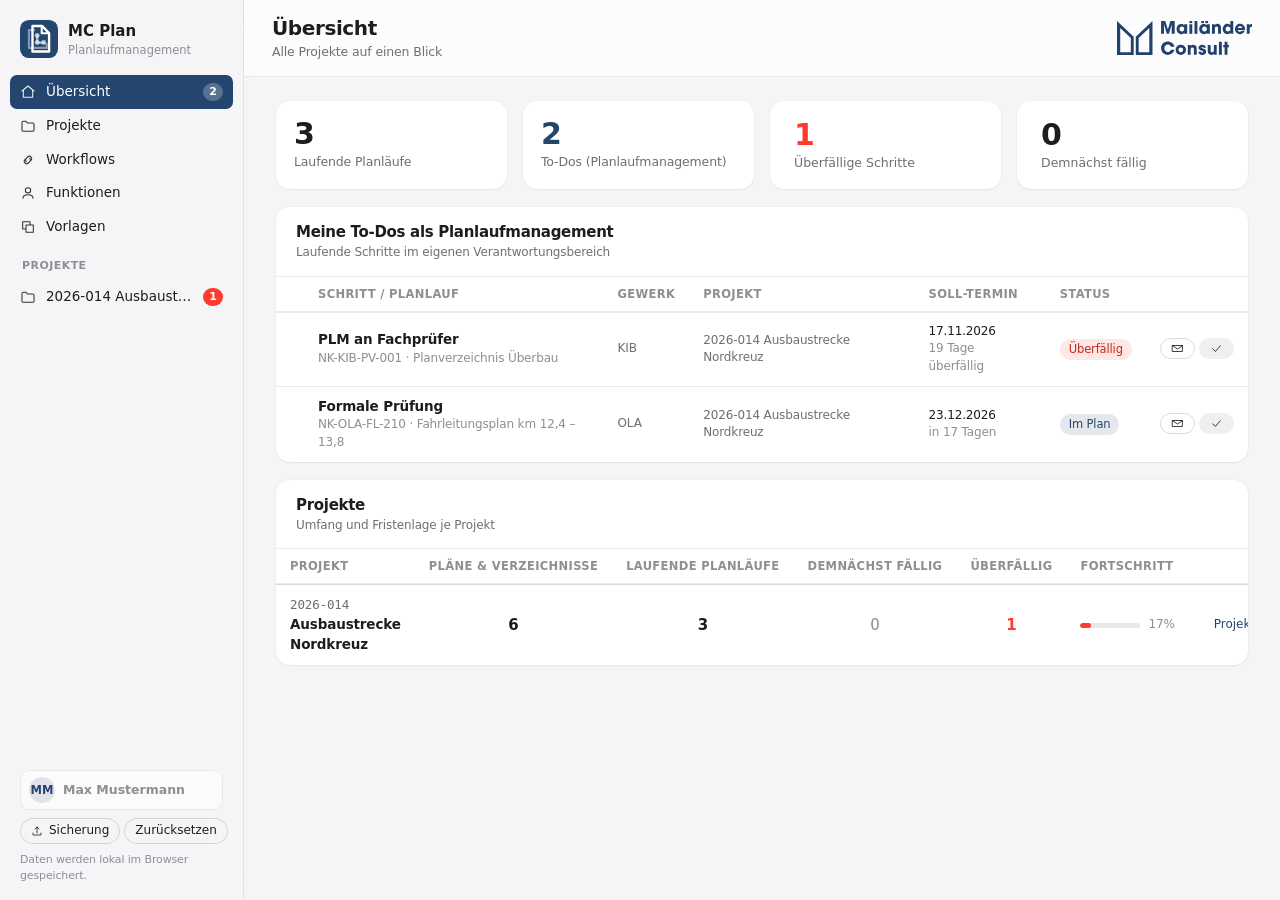
==== commit 7e15ec14: "Build aus 8620655" ====
--- a/index.html
+++ b/index.html
@@ -14,8 +14,8 @@
     <meta name="apple-mobile-web-app-capable" content="yes" />
     <meta name="apple-mobile-web-app-status-bar-style" content="default" />
     <meta name="apple-mobile-web-app-title" content="MC Plan" />
-    <script type="module" crossorigin src="./assets/index-Dzl81cKJ.js"></script>
-    <link rel="stylesheet" crossorigin href="./assets/index-7XNN_Ht5.css">
+    <script type="module" crossorigin src="./assets/index-DGd4k1Uc.js"></script>
+    <link rel="stylesheet" crossorigin href="./assets/index-DbvyTrfV.css">
   </head>
   <body>
     <div id="root">
--- a/assets/index-DbvyTrfV.css
+++ b/assets/index-DbvyTrfV.css
@@ -0,0 +1 @@
+:root{--font-ui: -apple-system, BlinkMacSystemFont, "SF Pro Text", "Segoe UI", "Helvetica Neue", Inter, system-ui, sans-serif;--font-mono: ui-monospace, "SF Mono", SFMono-Regular, Menlo, monospace;--bg: #f5f5f7;--bg-elev: #ffffff;--bg-sidebar: rgba(246, 246, 248, .82);--bg-subtle: #fafafc;--bg-hover: rgba(0, 0, 0, .035);--bg-active: rgba(36, 69, 110, .1);--text: #1d1d1f;--text-secondary: #6e6e73;--text-tertiary: #8e8e93;--fill-gruppe: #f2f2f7;--separator: rgba(0, 0, 0, .08);--separator-strong: rgba(0, 0, 0, .14);--accent: #24456e;--accent-hover: #2d5687;--accent-soft: rgba(36, 69, 110, .12);--green: #34c759;--green-soft: rgba(52, 199, 89, .14);--orange: #ff9500;--orange-soft: rgba(255, 149, 0, .16);--red: #ff3b30;--red-soft: rgba(255, 59, 48, .12);--purple: #5856d6;--purple-soft: rgba(88, 86, 214, .12);--gray-soft: rgba(120, 120, 128, .12);--gelb-soft: rgba(255, 204, 0, .16);--gelb-soft-stark: rgba(255, 204, 0, .3);--gelb-text: #8a6100;--gruen-text: #1f7a37;--radius-sm: 6px;--radius: 10px;--radius-lg: 14px;--radius-xl: 18px;--shadow-sm: 0 1px 2px rgba(0, 0, 0, .05), 0 0 0 .5px rgba(0, 0, 0, .04);--shadow: 0 4px 16px rgba(0, 0, 0, .06), 0 0 0 .5px rgba(0, 0, 0, .05);--shadow-lg: 0 24px 60px rgba(0, 0, 0, .18), 0 0 0 .5px rgba(0, 0, 0, .06);--sidebar-w: 244px}*{box-sizing:border-box}html,body,#root{height:100%}body{margin:0;font-family:var(--font-ui);font-size:14px;line-height:1.47;color:var(--text);background:var(--bg);-webkit-font-smoothing:antialiased;-moz-osx-font-smoothing:grayscale;letter-spacing:-.01em}h1,h2,h3,h4{margin:0;font-weight:600;letter-spacing:-.02em}h1{font-size:26px}h2{font-size:19px}h3{font-size:15px}p{margin:0}button,input,select,textarea{font:inherit;color:inherit}a{color:var(--accent);text-decoration:none}a:hover{text-decoration:underline}::selection{background:var(--accent-soft)}.app{display:grid;grid-template-columns:var(--sidebar-w) 1fr;height:100%;overflow:hidden}.sidebar{background:var(--bg-sidebar);backdrop-filter:saturate(180%) blur(20px);-webkit-backdrop-filter:saturate(180%) blur(20px);border-right:1px solid var(--separator);display:flex;flex-direction:column;padding:14px 10px;overflow-y:auto}.sidebar-brand{display:flex;align-items:center;gap:10px;width:100%;padding:6px 10px 16px;border:none;background:none;font:inherit;color:inherit;text-align:left;cursor:pointer;border-radius:var(--radius)}.sidebar-brand:hover strong{color:var(--accent)}.sidebar-brand-text{min-width:0}.sidebar-brand-text strong{display:block;font-size:15px;font-weight:600}.sidebar-brand-text span{display:block;font-size:11.5px;color:var(--text-tertiary)}.nav-group-label{font-size:11px;font-weight:600;text-transform:uppercase;letter-spacing:.04em;color:var(--text-tertiary);padding:14px 12px 6px}.nav-item{display:flex;align-items:center;gap:9px;width:100%;padding:7px 10px;border:none;background:none;border-radius:7px;cursor:pointer;text-align:left;font-size:13.5px;color:var(--text);transition:background .12s ease}.nav-item:hover{background:var(--bg-hover)}.nav-item.active{background:var(--accent);color:#fff;font-weight:500}.nav-item.active .nav-badge{background:#ffffff3d;color:#fff}.nav-icon{width:17px;text-align:center;flex:none;opacity:.9}.nav-label{flex:1;overflow:hidden;text-overflow:ellipsis;white-space:nowrap}.nav-badge{font-size:11px;font-weight:600;padding:1px 6px;border-radius:20px;background:var(--gray-soft);color:var(--text-secondary)}.nav-badge.alert{background:var(--red);color:#fff}.sidebar-footer{margin-top:auto;padding:12px 10px 2px;font-size:11px;color:var(--text-tertiary)}.main{display:flex;flex-direction:column;overflow:hidden}.topbar{display:flex;align-items:center;gap:14px;padding:14px 28px;background:#ffffffb8;backdrop-filter:saturate(180%) blur(20px);-webkit-backdrop-filter:saturate(180%) blur(20px);border-bottom:1px solid var(--separator);flex:none;min-height:60px}.topbar-title{min-width:0;flex:1}.topbar-title h1{font-size:20px;overflow:hidden;text-overflow:ellipsis;white-space:nowrap}.topbar-title .sub{font-size:12.5px;color:var(--text-secondary)}.topbar-actions{display:flex;gap:8px;align-items:center;flex:none}.topbar-logo{flex:none;display:flex;align-items:center;padding-left:12px}.content{flex:1;overflow-y:auto;padding:0 32px 64px}.content-inner{max-width:1560px;margin:0 auto;padding-top:24px}.stack{display:flex;flex-direction:column;gap:18px}.row{display:flex;align-items:center;gap:10px}.row-between{display:flex;align-items:center;justify-content:space-between;gap:12px}.wrap{flex-wrap:wrap}.spacer{flex:1}.grid{display:grid;gap:16px}.grid-2{grid-template-columns:repeat(auto-fit,minmax(280px,1fr))}.grid-3{grid-template-columns:repeat(auto-fit,minmax(220px,1fr))}.kennzahlen{display:grid;grid-template-columns:repeat(auto-fit,minmax(150px,1fr));border-bottom:1px solid var(--separator)}.kennzahlen>*{display:flex}.kennzahlen .card{box-shadow:none;border-radius:0;background:none;width:100%}.kennzahlen .card+.card{border-left:1px solid var(--separator)}.kennzahlen .card-click:hover{transform:none;box-shadow:none;background:var(--bg-hover)}.grid-4{grid-template-columns:repeat(auto-fit,minmax(190px,1fr))}.card{background:var(--bg-elev);border-radius:var(--radius-lg);box-shadow:var(--shadow-sm);overflow:clip}.card-pad{padding:18px 20px}.card-header{display:flex;align-items:center;justify-content:space-between;gap:12px;padding:14px 20px;border-bottom:1px solid var(--separator)}.card-header h2{font-size:15px}.card-header .sub{font-size:12px;color:var(--text-secondary);margin-top:1px}.card-click{cursor:pointer;transition:transform .14s ease,box-shadow .14s ease;text-align:left;border:none;width:100%;font:inherit;color:inherit;display:block}.card-click:hover{transform:translateY(-1px);box-shadow:var(--shadow)}.card-click:active{transform:translateY(0)}.stat{padding:16px 18px}.stat-value{font-size:30px;font-weight:600;letter-spacing:-.03em;line-height:1.1}.stat-label{font-size:12.5px;color:var(--text-secondary);margin-top:3px}.stat.red .stat-value{color:var(--red)}.stat.orange .stat-value{color:var(--orange)}.stat.green .stat-value{color:var(--green)}.stat.blue .stat-value{color:var(--accent)}.btn{display:inline-flex;align-items:center;justify-content:center;gap:6px;padding:6px 14px;border-radius:980px;border:1px solid transparent;background:var(--gray-soft);color:var(--text);font-size:13px;font-weight:500;cursor:pointer;white-space:nowrap;transition:background .12s ease,opacity .12s ease,transform .08s ease}.btn:hover{background:#78788033}.btn:active{transform:scale(.975)}.btn:disabled{opacity:.4;cursor:not-allowed}.btn-primary{background:var(--accent);color:#fff}.btn-primary:hover{background:var(--accent-hover)}.btn-ghost{background:transparent;color:var(--accent);padding:5px 8px}.btn-ghost:hover{background:var(--accent-soft)}.btn-outline{background:transparent;border-color:var(--separator-strong)}.btn-outline:hover{background:var(--bg-hover)}.btn-danger{background:transparent;color:var(--red)}.btn-danger:hover{background:var(--red-soft)}.btn-sm{padding:3px 10px;font-size:12px}.link-btn{border:none;background:none;padding:0;font:inherit;color:inherit;text-align:left;cursor:pointer}.link-btn:hover{color:var(--accent)}.btn-icon{border:none;padding:5px 8px;border-radius:7px;background:transparent;color:var(--text-secondary);cursor:pointer}.btn-icon:disabled{opacity:.35;cursor:not-allowed}.btn-icon:hover{background:var(--bg-hover);color:var(--text)}.segmented{display:inline-flex;background:#7878801f;border-radius:9px;padding:2px;gap:2px}.segmented button{border:none;background:transparent;padding:5px 13px;border-radius:7px;font-size:13px;font-weight:500;color:var(--text-secondary);cursor:pointer;white-space:nowrap;transition:background .12s ease,color .12s ease}.segmented button:hover{color:var(--text)}.segmented button.active{background:#fff;color:var(--text);box-shadow:0 1px 3px #0000001a,0 0 0 .5px #0000000a}.field{display:flex;flex-direction:column;gap:5px;min-width:0}.field label{font-size:12px;font-weight:500;color:var(--text-secondary)}.field .hint{font-size:11.5px;color:var(--text-tertiary)}.input,.select,.textarea{width:100%;padding:7px 11px;border-radius:var(--radius-sm);border:1px solid var(--separator-strong);background:#fff;font-size:13.5px;transition:border-color .12s ease,box-shadow .12s ease}.input:focus,.select:focus,.textarea:focus{outline:none;border-color:var(--accent);box-shadow:0 0 0 3px var(--accent-soft)}.textarea{resize:vertical;min-height:90px;line-height:1.5}.textarea.mono{font-family:var(--font-mono);font-size:12.5px}.select{appearance:none;padding-right:28px;background-image:url("data:image/svg+xml,%3Csvg xmlns='http://www.w3.org/2000/svg' width='10' height='6' viewBox='0 0 10 6'%3E%3Cpath fill='%236e6e73' d='M5 6 0 0h10z'/%3E%3C/svg%3E");background-repeat:no-repeat;background-position:right 10px center}.form-grid{display:grid;grid-template-columns:repeat(auto-fit,minmax(200px,1fr));gap:14px}.form-grid .full{grid-column:1 / -1}.search{display:flex;align-items:center;gap:7px;background:#7878801a;border-radius:8px;padding:5px 10px;min-width:180px}.search input{border:none;background:none;outline:none;width:100%;font-size:13px}.search span{color:var(--text-tertiary);font-size:12px}.checkbox{display:inline-flex;align-items:center;gap:8px;font-size:13px;cursor:pointer}.checkbox input{width:15px;height:15px;accent-color:var(--accent)}.table-scroll{overflow-x:auto;-webkit-overflow-scrolling:touch}@media(min-width:861px){.table-scroll{overflow-x:clip}}.table{width:100%;border-collapse:collapse;font-size:13.5px}.table th{position:sticky;top:0;z-index:3;background:var(--bg-elev);box-shadow:inset 0 -1px 0 var(--separator);text-align:left;font-size:11.5px;font-weight:600;text-transform:uppercase;letter-spacing:.03em;color:var(--text-tertiary);padding:9px 14px;border-bottom:1px solid var(--separator);white-space:nowrap}.table td{padding:10px 14px;border-bottom:1px solid var(--separator);vertical-align:middle}.table tbody tr:last-child td{border-bottom:none}.table tbody tr.clickable{cursor:pointer}.table tbody tr.clickable:hover{background:var(--bg-hover)}.table .num{font-family:var(--font-mono);font-size:12.5px;color:var(--text-secondary);white-space:nowrap}.table th.zahl,.table td.zahl{text-align:center}.table td.zahl{font-size:15px;font-weight:600;color:var(--text);font-variant-numeric:tabular-nums}.table td.zahl.leer{color:var(--text-tertiary);font-weight:500}.table .right{text-align:right}.table .actions{text-align:right;white-space:nowrap}.list-row{display:flex;align-items:center;gap:12px;padding:11px 20px;border-bottom:1px solid var(--separator)}.list-row:last-child{border-bottom:none}.list-row.clickable{cursor:pointer}.list-row.clickable:hover{background:var(--bg-hover)}.empty{padding:40px 20px;text-align:center;color:var(--text-secondary)}.empty-icon{font-size:30px;opacity:.35;margin-bottom:8px}.empty h3{font-size:14.5px;margin-bottom:4px}.empty p{font-size:13px;margin-bottom:14px}.muted{color:var(--text-secondary)}.tertiary{color:var(--text-tertiary)}.small{font-size:12px}.mono{font-family:var(--font-mono);font-size:12.5px}.truncate{overflow:hidden;text-overflow:ellipsis;white-space:nowrap}.sort-btn{display:inline-flex;align-items:center;gap:4px;border:none;background:none;padding:0;font:inherit;color:inherit;text-transform:inherit;letter-spacing:inherit;cursor:pointer}.sort-btn:hover{color:var(--text)}.sort-pfeil{opacity:0;font-size:10px}.sort-btn:hover .sort-pfeil{opacity:.5}.sort-pfeil.aktiv{opacity:1;color:var(--accent)}.th-inhalt{display:inline-flex;align-items:center;gap:3px}.th-wert{margin-left:2px;padding:1px 5px;border-radius:20px;background:var(--accent-soft);color:var(--accent);text-transform:none;letter-spacing:0;font-size:11px}.filter-btn{display:inline-flex;align-items:center;justify-content:center;width:18px;height:18px;padding:0;border:none;background:none;border-radius:4px;color:var(--text-tertiary);cursor:pointer;opacity:0;transition:opacity .12s ease,background .12s ease}.table th:hover .filter-btn,.filter-btn.offen,.filter-btn.aktiv{opacity:1}.filter-btn:hover{background:var(--bg-hover);color:var(--text)}@media(hover:none){.filter-btn{opacity:.65}.sort-pfeil{opacity:.4}}.filter-btn.aktiv,.filter-btn.offen{color:var(--accent)}.filter-schatten{position:fixed;inset:0;z-index:40}.filter-menu{position:fixed;z-index:41;min-width:170px;max-height:280px;overflow-y:auto;padding:4px;background:var(--bg-elev);border-radius:var(--radius);box-shadow:var(--shadow);border:1px solid var(--separator)}.filter-menu button{display:block;width:100%;padding:6px 10px;border:none;background:none;border-radius:var(--radius-sm);text-align:left;font-size:13px;font-weight:400;text-transform:none;letter-spacing:0;color:var(--text);white-space:nowrap;cursor:pointer}.filter-menu button:hover{background:var(--bg-hover)}.filter-menu button.aktiv{background:var(--accent-soft);color:var(--accent);font-weight:600}.antwort-chip{padding:3px 11px;border-radius:980px;border:1px solid var(--separator-strong);background:#fff;font-size:12.5px;cursor:pointer;transition:background .12s ease,border-color .12s ease,color .12s ease}.antwort-chip:not(.gewaehlt):hover:not(:disabled){border-color:var(--purple);color:var(--purple)}.antwort-chip.gewaehlt{background:var(--purple);border-color:var(--purple);color:#fff}.antwort-chip:disabled{opacity:.5;cursor:default}.stern{cursor:pointer;font-size:16px;line-height:1;color:var(--text-tertiary);padding:2px;border-radius:6px}.stern:hover{background:var(--bg-hover);color:var(--orange)}.stern.aktiv{color:var(--orange)}.bearbeiter{display:flex;align-items:center;gap:8px;width:100%;padding:6px 8px;border:1px solid var(--separator);border-radius:9px;background:#fff9;cursor:pointer;text-align:left;font-size:12.5px}.bearbeiter:hover{background:#fff}.bearbeiter strong{display:block;font-size:12.5px;font-weight:600}.badge{display:inline-flex;align-items:center;gap:5px;padding:2px 9px;border-radius:980px;font-size:11.5px;font-weight:500;white-space:nowrap;background:var(--gray-soft);color:var(--text-secondary)}.badge.green{background:var(--green-soft);color:#248a3d}.badge.orange{background:var(--orange-soft);color:#b26a00}.badge.red{background:var(--red-soft);color:#c9261c}.badge.blue{background:var(--accent-soft);color:var(--accent)}.badge.purple{background:var(--purple-soft);color:var(--purple)}.dot{width:8px;height:8px;border-radius:50%;flex:none;background:var(--text-tertiary)}.dot.green{background:var(--green)}.dot.orange{background:var(--orange)}.dot.red{background:var(--red)}.dot.blue{background:var(--accent)}.role-chip{display:inline-flex;align-items:center;gap:5px;padding:2px 9px;border-radius:980px;font-size:11.5px;font-weight:500;border:1px solid currentColor;background:transparent}.chip-weg{border:none;background:none;padding:0 0 0 2px;margin:0;color:inherit;font-size:13px;line-height:1;cursor:pointer;opacity:.7}.chip-weg:hover{opacity:1}.avatar{width:30px;height:30px;border-radius:50%;display:grid;place-items:center;font-size:11.5px;font-weight:600;background:var(--accent-soft);color:var(--accent);flex:none}.progress{height:5px;border-radius:3px;background:#78788029;overflow:hidden;min-width:60px}.progress>div{height:100%;border-radius:3px;background:var(--accent);transition:width .3s ease}.progress.green>div{background:var(--green)}.progress.red>div{background:var(--red)}.chain{display:flex;gap:0;overflow-x:auto;padding:4px 0 10px}.chain-node{flex:none;min-width:148px;max-width:180px;background:var(--bg-subtle);border:1px solid var(--separator);border-radius:var(--radius);padding:9px 11px;font-size:12px}.chain-node.current{border-color:var(--accent);box-shadow:0 0 0 3px var(--accent-soft);background:#fff}.chain-node.done{background:var(--green-soft);border-color:transparent}.chain-node.late{background:var(--red-soft);border-color:#ff3b304d}.chain-node .cn-name{font-weight:600;margin-bottom:3px;line-height:1.3}.chain-node .cn-meta{font-size:11px;color:var(--text-secondary)}.chain-arrow{flex:none;display:grid;place-items:center;width:22px;color:var(--text-tertiary);font-size:13px}.chain-node.gateway{border-radius:var(--radius);border-style:dashed}.step-row{display:grid;grid-template-columns:26px 1fr;gap:12px;padding:12px 20px;border-bottom:1px solid var(--separator)}.step-row.mit-aktion{grid-template-columns:26px 1fr auto}.step-anpassen{align-self:start;margin-top:2px}.step-row:last-child{border-bottom:none}.step-row.aktiv{background:#24456e0a}.step-marker{display:flex;flex-direction:column;align-items:center;gap:4px;padding-top:2px}.step-num{width:22px;height:22px;border-radius:50%;display:grid;place-items:center;font-size:11px;font-weight:600;background:var(--gray-soft);color:var(--text-secondary)}.step-num.done{background:var(--green);color:#fff}.step-num.late{background:var(--red);color:#fff}.step-num.current{background:var(--accent);color:#fff}.step-line{flex:1;width:2px;background:var(--separator);border-radius:2px;min-height:6px}.step-body{min-width:0;display:flex;flex-direction:column;gap:7px}.step-title{display:flex;align-items:center;gap:8px;flex-wrap:wrap}.step-title strong{font-size:13.5px;font-weight:600}.table tr.gruppe-zeile td,.table tr.paket-zeile td{background:var(--fill-gruppe);border-top:1px solid var(--separator)}.table tr.gruppe-zeile td{padding-top:9px;padding-bottom:9px}.table tr.gruppe-zeile+tr td{border-top:none}.gruppe-btn{display:flex;align-items:center;gap:9px;padding:0;margin:0;border:none;background:none;font:inherit;color:inherit;text-align:left;cursor:pointer;width:100%}.gruppe-btn:hover strong{color:var(--accent)}.gruppe-btn .chev{color:var(--text-tertiary);display:flex;transition:transform .15s ease}.gruppe-btn.offen .chev{transform:rotate(90deg)}.chev-btn{display:flex;align-items:center;justify-content:center;width:20px;height:20px;flex:0 0 20px;padding:0;margin:0;border:none;border-radius:6px;background:none;color:var(--text-tertiary);cursor:pointer;transition:transform .15s ease,background .15s ease}.chev-btn:hover{background:#0000000d;color:var(--text-primary)}.chev-btn.offen{transform:rotate(90deg)}.table tr.unterzeile td{background:#00000004}.table tr.zeile-eingang strong{color:var(--gelb-text)}.table tr.zeile-fertig strong{color:var(--gruen-text)}.badge.gelb{background:var(--gelb-soft-stark);color:var(--gelb-text)}.badge.zusatz{margin-left:6px;font-weight:400}.table tr.zeile-verworfen td{color:var(--text-tertiary)}.table tr.zeile-verworfen strong{font-weight:500;color:var(--text-tertiary)}.step-row.kompakt{padding-top:7px;padding-bottom:7px}.step-row.kompakt .step-num{opacity:.75}.step-aufklappen{display:inline-flex;align-items:center;gap:6px;padding:0;margin:0;border:none;background:none;font:inherit;color:inherit;cursor:pointer;text-align:left}.step-aufklappen:hover strong{color:var(--accent)}.step-aufklappen .chev{color:var(--text-tertiary);transition:transform .15s ease}.step-aufklappen.offen .chev{transform:rotate(90deg)}.step-meta{display:flex;align-items:center;gap:14px;flex-wrap:wrap;font-size:12.5px;color:var(--text-secondary)}.step-meta b{font-weight:500;color:var(--text)}.step-actions{display:flex;align-items:center;gap:6px;flex-wrap:wrap}.overlay{position:fixed;inset:0;background:#00000047;-webkit-backdrop-filter:blur(2px);backdrop-filter:blur(2px);display:grid;place-items:center;padding:24px;z-index:100;animation:fade .15s ease}.modal{background:var(--bg-elev);border-radius:var(--radius-xl);box-shadow:var(--shadow-lg);width:min(680px,100%);max-height:calc(100vh - 48px);display:flex;flex-direction:column;animation:pop .18s cubic-bezier(.32,.72,0,1)}.modal.wide{width:min(940px,100%)}.modal-header{display:flex;align-items:flex-start;justify-content:space-between;gap:12px;padding:18px 22px 14px;border-bottom:1px solid var(--separator)}.modal-header h2{font-size:17px}.modal-header .sub{font-size:12.5px;color:var(--text-secondary);margin-top:2px}.modal-body{padding:20px 22px;overflow-y:auto}.modal-footer{display:flex;justify-content:flex-end;gap:8px;padding:14px 22px;border-top:1px solid var(--separator);background:var(--bg-subtle);border-radius:0 0 var(--radius-xl) var(--radius-xl)}@keyframes fade{0%{opacity:0}to{opacity:1}}@keyframes pop{0%{opacity:0;transform:scale(.97) translateY(6px)}to{opacity:1;transform:none}}.toast-wrap{position:fixed;bottom:22px;left:50%;transform:translate(-50%);z-index:200;display:flex;flex-direction:column;gap:8px}.toast{background:#1e1e20eb;-webkit-backdrop-filter:blur(12px);backdrop-filter:blur(12px);color:#fff;padding:9px 18px;border-radius:980px;font-size:13px;box-shadow:var(--shadow);animation:pop .2s ease}.callout{display:flex;gap:10px;padding:11px 14px;border-radius:var(--radius);background:var(--accent-soft);font-size:12.5px;line-height:1.5}.callout.warn{background:var(--orange-soft)}.callout.error{background:var(--red-soft)}.callout .callout-icon{flex:none}.divider{height:1px;background:var(--separator);margin:4px 0}.kv{display:grid;grid-template-columns:130px 1fr;gap:6px 14px;font-size:13.5px}.kv dt{color:var(--text-secondary);font-size:12.5px}.kv dd{margin:0}.kv-breit{grid-template-columns:190px 1fr}.mail-vorschau{white-space:pre-wrap;font-family:inherit;font-size:13.5px;margin:10px 0 0;color:var(--text-secondary)}.tabs{display:flex;flex-wrap:wrap;gap:2px;border-bottom:1px solid var(--separator)}.tab-plus{display:inline-flex;align-items:center;justify-content:center;padding:9px 10px;margin-bottom:-1px;border:none;background:none;border-radius:8px 8px 0 0;color:var(--text-tertiary);cursor:pointer}.tab-plus svg{flex:none}.tab-plus:hover{background:var(--bg-hover);color:var(--accent)}.tabs button{border:none;background:none;padding:9px 14px;font-size:13.5px;font-weight:500;color:var(--text-secondary);cursor:pointer;border-bottom:2px solid transparent;margin-bottom:-1px;white-space:nowrap;transition:color .12s ease}.tabs button:hover{color:var(--text)}.tabs button.active{color:var(--accent);border-bottom-color:var(--accent)}.drop-zone{border:1.5px dashed var(--separator-strong);border-radius:var(--radius-lg);padding:26px;text-align:center;color:var(--text-secondary);font-size:13px;transition:border-color .15s ease,background .15s ease;cursor:pointer}.drop-zone:hover,.drop-zone.over{border-color:var(--accent);background:var(--accent-soft);color:var(--accent)}@media(max-width:640px){.grid-3,.grid-4{grid-template-columns:repeat(2,minmax(0,1fr));gap:10px}.grid-2{grid-template-columns:minmax(0,1fr)}.stat{padding:12px 14px}.stat-value{font-size:24px}.stat-label{font-size:11.5px}.table-scroll .table:not(.table-stack){min-width:520px}.table .col-optional{display:none}.table-stack,.table-stack tbody,.table-stack tr,.table-stack td{display:block;width:100%}.table-stack thead{display:none}.table-stack tr{padding:12px 16px;border-bottom:1px solid var(--separator)}.table-stack tr:last-child{border-bottom:none}.table-stack td{border:none;padding:2px 0}.table-stack td.actions{display:flex;gap:8px;flex-wrap:wrap;padding-top:10px;text-align:left}.table-stack td.actions .btn{flex:1 1 auto}.table-stack td.actions .btn-haken{flex:0 0 auto;min-width:64px}.card-header{padding:12px 16px;flex-wrap:wrap}.card-pad{padding:14px 16px}.list-row{padding:10px 16px;flex-wrap:wrap}.step-row{padding:12px 16px}.table th,.table td{padding:9px 12px}.modal{max-height:calc(100vh - 24px);border-radius:var(--radius-lg)}.modal-header,.modal-body,.modal-footer{padding-left:16px;padding-right:16px}.modal-footer{flex-wrap:wrap;border-radius:0 0 var(--radius-lg) var(--radius-lg)}.overlay{padding:12px}.form-grid{grid-template-columns:minmax(0,1fr)}.segmented{width:100%;overflow-x:auto}.search{width:100%}.topbar-title h1{font-size:17px}.content{padding-bottom:48px}}@media(max-width:860px){.app{grid-template-columns:1fr}.sidebar{position:fixed;inset:0 auto 0 0;width:var(--sidebar-w);z-index:90;transform:translate(-100%);transition:transform .2s ease}.sidebar.open{transform:none;box-shadow:var(--shadow-lg)}.content{padding:0 16px 60px}.content-inner{padding-top:18px}.topbar{padding:12px 16px}.topbar-logo{display:none}.tabs{flex-wrap:nowrap;overflow-x:auto}.kv{grid-template-columns:1fr;gap:2px 0}.kv dd{margin-bottom:8px}}@media(min-width:861px){.menu-toggle{display:none}}:root[data-farbmodus=kontrast]{--green: #00786a;--green-soft: rgba(0, 120, 106, .16);--orange: #a86800;--orange-soft: rgba(168, 104, 0, .18);--red: #b0007a;--red-soft: rgba(176, 0, 122, .14);--purple: #4b3ea8;--purple-soft: rgba(75, 62, 168, .16);--text-secondary: #46464c;--text-tertiary: #56565d;--separator: rgba(0, 0, 0, .18);--separator-strong: rgba(0, 0, 0, .34);--accent-soft: rgba(36, 69, 110, .16);--bg-active: rgba(36, 69, 110, .18);--gray-soft: rgba(90, 90, 100, .18);--gelb-soft: rgba(255, 214, 51, .28);--gelb-soft-stark: rgba(255, 214, 51, .5);--gelb-text: #5c4100;--gruen-text: #00594c}:root[data-farbmodus=kontrast] .badge{border:1px solid currentColor;font-weight:600}:root[data-farbmodus=kontrast] .badge.green{color:#005a4f}:root[data-farbmodus=kontrast] .badge.orange{color:#7d4d00}:root[data-farbmodus=kontrast] .badge.red{color:#8a0060}:root[data-farbmodus=kontrast] .badge.blue{color:var(--accent)}:root[data-farbmodus=kontrast] .badge.purple{color:#3a3087}:root[data-farbmodus=kontrast] .badge.gelb{color:var(--gelb-text)}:root[data-farbmodus=kontrast] .dot{box-shadow:0 0 0 1px #00000059}:root[data-farbmodus=kontrast] .chain-node.late{border-color:var(--red)}:root[data-farbmodus=kontrast] .chain-node.done{border-color:var(--green)}:root[data-farbmodus=kontrast] .progress{background:#0000001f}:root[data-farbmodus=kontrast] .stern.aktiv{color:var(--accent)}
